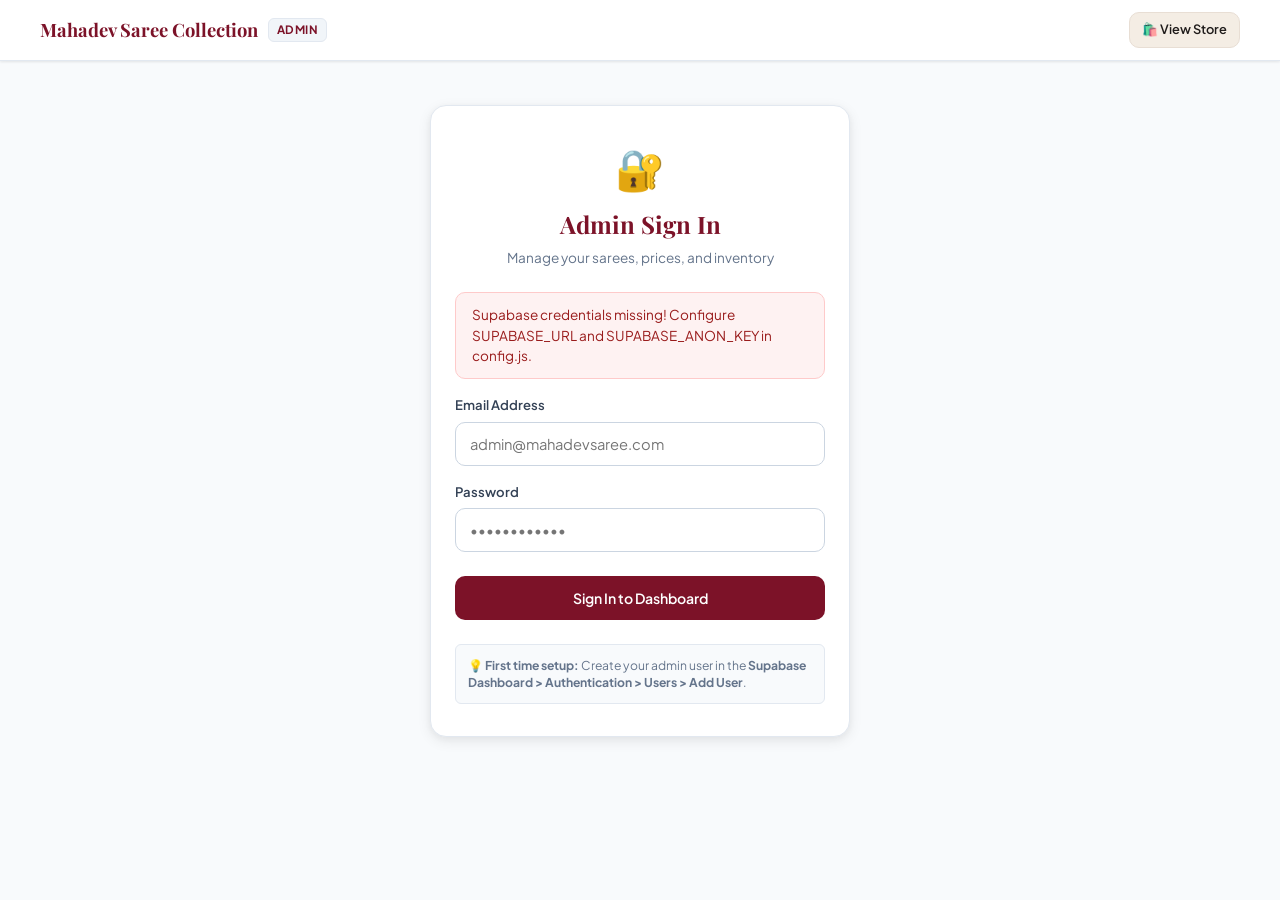
==== admin.html @ 6115f62b "Added the supabase to upload images" ====
<!DOCTYPE html>
<html lang="en">
<head>
  <meta charset="UTF-8">
  <meta name="viewport" content="width=device-width, initial-scale=1.0">
  
  <!-- Disallow search engines from indexing the admin page -->
  <meta name="robots" content="noindex, nofollow">

  <title>Admin Portal | Mahadev Saree Collection</title>
  <meta name="theme-color" content="#1e293b">

  <!-- Google Fonts Preconnect & Stylesheet -->
  <link rel="preconnect" href="https://fonts.googleapis.com">
  <link rel="preconnect" href="https://fonts.gstatic.com" crossorigin>
  <link href="https://fonts.googleapis.com/css2?family=Playfair+Display:ital,wght@0,600;0,700;1,600&family=Plus+Jakarta+Sans:wght@400;500;600;700&display=swap" rel="stylesheet">

  <!-- Unified Stylesheet -->
  <link rel="stylesheet" href="styles.css">

  <!-- Supabase JS Client (Pinned Version from CDN) -->
  <script src="https://cdn.jsdelivr.net/npm/@supabase/supabase-js@2.48.1/dist/umd/supabase.min.js"></script>
</head>
<body class="admin-body">

  <!-- Admin Navigation Bar -->
  <header class="admin-header">
    <div class="container admin-header-inner">
      <div class="admin-brand-wrap">
        <a href="index.html" style="font-family: var(--font-serif); font-size: 1.15rem; font-weight: 700; color: var(--color-primary);" id="admin-shop-title">
          Mahadev Saree Collection
        </a>
        <span class="admin-badge">Admin</span>
      </div>

      <div class="admin-nav-actions">
        <span id="admin-user-email" class="admin-user-pill"></span>
        <a href="index.html" class="btn-secondary" style="font-size: 0.8rem; padding: 0.35rem 0.75rem; min-height: 36px;" title="View public storefront">
          🛍️ View Store
        </a>
        <button id="btn-logout" class="btn-primary" style="background-color: #ef4444; font-size: 0.8rem; padding: 0.35rem 0.75rem; min-height: 36px; display: none;">
          Log Out
        </button>
      </div>
    </div>
  </header>

  <!-- =========================================================================
       SECTION 1: ADMIN LOGIN VIEW
       ========================================================================= -->
  <div id="auth-view" class="auth-wrapper">
    <div class="auth-card">
      <div class="auth-logo-icon">🔐</div>
      <h1 class="auth-title">Admin Sign In</h1>
      <p class="auth-sub">Manage your sarees, prices, and inventory</p>

      <div id="login-alert" class="alert-box alert-error"></div>

      <form id="login-form">
        <div class="form-group">
          <label for="login-email" class="form-label">Email Address</label>
          <input 
            type="email" 
            id="login-email" 
            class="form-input" 
            placeholder="admin@mahadevsaree.com" 
            required 
            autocomplete="email"
          >
        </div>

        <div class="form-group">
          <label for="login-password" class="form-label">Password</label>
          <input 
            type="password" 
            id="login-password" 
            class="form-input" 
            placeholder="••••••••••••" 
            required 
            autocomplete="current-password"
          >
        </div>

        <button type="submit" id="btn-login" class="btn-primary" style="width: 100%; margin-top: 0.5rem;">
          Sign In to Dashboard
        </button>
      </form>

      <div style="margin-top: 1.5rem; font-size: 0.76rem; color: #64748b; line-height: 1.4; text-align: left; background-color: #f8fafc; padding: 0.75rem; border-radius: 6px; border: 1px solid #e2e8f0;">
        💡 <strong>First time setup:</strong> Create your admin user in the <strong>Supabase Dashboard &gt; Authentication &gt; Users &gt; Add User</strong>.
      </div>
    </div>
  </div>

  <!-- =========================================================================
       SECTION 2: ADMIN DASHBOARD (When authenticated)
       ========================================================================= -->
  <main id="dashboard-view" class="admin-main">
    <div class="container">
      
      <!-- Top Tabs Switcher -->
      <nav class="admin-tabs" aria-label="Admin tabs">
        <button type="button" id="tab-form-btn" class="admin-tab-btn active">
          ➕ <span id="form-tab-label">Add New Saree</span>
        </button>
        <button type="button" id="tab-list-btn" class="admin-tab-btn">
          📋 Manage Sarees (<span id="total-sarees-count">0</span>)
        </button>
        <button type="button" id="tab-cleanup-btn" class="admin-tab-btn">
          🧹 Storage Cleanup (<span id="orphan-tab-badge">Scan</span>)
        </button>
      </nav>

      <!-- -------------------------------------------------------------------
           TAB 1: ADD / EDIT SAREE FORM
           ------------------------------------------------------------------- -->
      <section id="tab-form-content">
        <div class="admin-card">
          
          <div class="admin-card-header">
            <div>
              <h2 id="form-section-title" class="admin-card-title">Add New Saree</h2>
              <p id="form-section-desc" style="font-size: 0.82rem; color: #64748b;">
                Add saree specifications and upload high-resolution photos
              </p>
            </div>
            <button type="button" id="btn-cancel-edit" class="btn-secondary" style="display: none; font-size: 0.8rem; padding: 0.35rem 0.75rem;">
              Cancel Edit
            </button>
          </div>

          <form id="saree-form">
            <!-- Hidden ID field for updates -->
            <input type="hidden" id="saree-edit-id" value="">

            <!-- Photo Picker Area -->
            <div class="form-group">
              <label class="form-label">
                Saree Photos <span style="color: #ef4444;">*</span>
                <small style="color: #64748b; font-weight: normal;">(First photo will be the main cover image)</small>
              </label>

              <div class="photo-picker-box">
                <!-- Hidden Native File Inputs -->
                <input type="file" id="image-files-input" accept="image/*" multiple style="display: none;">
                <input type="file" id="camera-file-input" accept="image/*" capture="environment" style="display: none;">

                <div class="photo-picker-buttons">
                  <button type="button" id="btn-choose-photos" class="btn-primary" style="font-size: 0.85rem; padding: 0.55rem 1rem;">
                    📁 Select from Gallery
                  </button>
                  <button type="button" id="btn-take-photo" class="btn-secondary" style="font-size: 0.85rem; padding: 0.55rem 1rem;">
                    📸 Take Photo (Camera)
                  </button>
                </div>
                <p class="photo-picker-hint">
                  Auto-compresses large camera photos to max 1200px before uploading to save storage & bandwidth.
                </p>
              </div>

              <!-- Photo Previews Grid (with reorder & remove) -->
              <div id="photo-preview-grid" class="photo-preview-grid">
                <!-- Injected dynamically by admin.js -->
              </div>
            </div>

            <!-- Video Section (Optional • 1 video per saree) -->
            <div class="form-group">
              <label class="form-label">
                Saree Drape Video <small style="color: #64748b; font-weight: normal;">(Optional • 1 video per saree)</small>
              </label>

              <div class="video-picker-box">
                <!-- Mode Switch: Upload File or Paste Link -->
                <div class="video-mode-switch">
                  <button type="button" id="btn-mode-video-upload" class="btn-video-mode active">
                    📁 Upload Video
                  </button>
                  <button type="button" id="btn-mode-video-link" class="btn-video-mode">
                    🔗 Paste YouTube / Video Link
                  </button>
                </div>

                <!-- Option A: File Picker (Max 15MB, Max 15s) -->
                <div id="video-upload-pane">
                  <input type="file" id="video-file-input" accept="video/mp4,video/webm,video/*" style="display: none;">
                  <input type="file" id="video-camera-input" accept="video/mp4,video/webm,video/*" capture="environment" style="display: none;">

                  <div style="display: flex; gap: 0.5rem; justify-content: center; flex-wrap: wrap;">
                    <button type="button" id="btn-choose-video" class="btn-primary" style="font-size: 0.85rem; padding: 0.55rem 1rem;">
                      📁 Choose Video File
                    </button>
                    <button type="button" id="btn-record-video" class="btn-secondary" style="font-size: 0.85rem; padding: 0.55rem 1rem;">
                      🎥 Record Video
                    </button>
                  </div>
                  <p class="photo-picker-hint">
                    Max duration: <strong>15 seconds</strong> • Max size: <strong>15 MB</strong>.<br>
                    Record at 720p or trim your video. First frame will automatically become the poster image.
                  </p>
                </div>

                <!-- Option B: Paste Video Link -->
                <div id="video-link-pane" style="display: none;">
                  <div style="display: flex; gap: 0.5rem;">
                    <input 
                      type="url" 
                      id="input-video-link" 
                      class="form-input" 
                      placeholder="e.g. https://www.youtube.com/watch?v=... or direct https://...mp4"
                    >
                    <button type="button" id="btn-apply-video-link" class="btn-primary" style="font-size: 0.82rem; white-space: nowrap;">
                      Apply Link
                    </button>
                  </div>
                  <p class="photo-picker-hint">
                    Supports YouTube links (youtube.com or youtu.be) or direct HTTPS .mp4/.webm links.
                  </p>
                </div>

                <!-- Video Preview Card (Shown when video is attached) -->
                <div id="video-preview-wrap" style="display: none; margin-top: 1rem; text-align: center;">
                  <div class="video-preview-card" style="margin: 0 auto;">
                    <video id="video-preview-player" class="video-preview-media" controls playsinline preload="metadata" style="display: none;"></video>
                    <img id="video-preview-thumb" class="video-preview-media" src="" alt="Video Poster" style="display: none;">
                  </div>
                  <div id="video-preview-info" style="font-size: 0.78rem; color: #475569; margin-top: 0.4rem; font-weight: 600;"></div>
                  <button type="button" id="btn-remove-video" class="btn-remove-video">
                    🗑️ Remove Video
                  </button>
                </div>

                <!-- Hidden video & canvas for duration validation & poster frame extraction -->
                <video id="video-hidden-validator" preload="metadata" style="display: none;"></video>
                <canvas id="video-poster-canvas" style="display: none;"></canvas>

                <!-- Hidden inputs to hold video URL & poster -->
                <input type="hidden" id="saree-video-url" value="">
                <input type="hidden" id="saree-video-poster" value="">
              </div>
            </div>

            <!-- Basic Details Grid -->
            <div class="form-grid-2">
              <div class="form-group">
                <label for="input-name" class="form-label">Saree Name / Title <span style="color: #ef4444;">*</span></label>
                <input 
                  type="text" 
                  id="input-name" 
                  class="form-input" 
                  placeholder="e.g. Kanjivaram Pure Silk Saree with Gold Zari" 
                  required
                >
              </div>

              <div class="form-group">
                <label for="input-price" class="form-label">Price (in ₹) <span style="color: #ef4444;">*</span></label>
                <input 
                  type="number" 
                  id="input-price" 
                  class="form-input" 
                  placeholder="e.g. 14500" 
                  min="0" 
                  step="50" 
                  required
                >
              </div>
            </div>

            <!-- Fabric & Category Grid with Datalists -->
            <div class="form-grid-3">
              <div class="form-group">
                <label for="input-fabric" class="form-label">Fabric</label>
                <input 
                  type="text" 
                  id="input-fabric" 
                  class="form-input" 
                  list="fabric-suggestions-list" 
                  placeholder="e.g. Pure Silk, Banarasi Silk"
                >
                <datalist id="fabric-suggestions-list"></datalist>
              </div>

              <div class="form-group">
                <label for="input-category" class="form-label">Category</label>
                <input 
                  type="text" 
                  id="input-category" 
                  class="form-input" 
                  list="category-suggestions-list" 
                  placeholder="e.g. Bridal, Festive"
                >
                <datalist id="category-suggestions-list"></datalist>
              </div>

              <div class="form-group">
                <label for="input-status" class="form-label">Stock Status</label>
                <select id="input-status" class="form-select">
                  <option value="Available">Available</option>
                  <option value="Sold">Sold Out</option>
                </select>
              </div>
            </div>

            <!-- Details: Color, Pattern, Border, Occasion -->
            <div class="form-grid-2">
              <div class="form-group">
                <label for="input-color" class="form-label">Primary Color</label>
                <input type="text" id="input-color" class="form-input" placeholder="e.g. Crimson Red, Emerald Green">
              </div>

              <div class="form-group">
                <label for="input-pattern" class="form-label">Pattern / Weave</label>
                <input type="text" id="input-pattern" class="form-input" placeholder="e.g. Floral Jaal, Kadwa Buti">
              </div>
            </div>

            <div class="form-grid-2">
              <div class="form-group">
                <label for="input-border" class="form-label">Border Details</label>
                <input type="text" id="input-border" class="form-input" placeholder="e.g. Temple Border, Meenakari Zari">
              </div>

              <div class="form-group">
                <label for="input-occasion" class="form-label">Recommended Occasion</label>
                <input type="text" id="input-occasion" class="form-input" placeholder="e.g. Wedding, Reception, Festivals">
              </div>
            </div>

            <!-- Description -->
            <div class="form-group">
              <label for="input-description" class="form-label">Description / Artisan Notes</label>
              <textarea 
                id="input-description" 
                class="form-textarea" 
                placeholder="Include details about zari purity, weight, blouse piece, and washing instructions..."
              ></textarea>
            </div>

            <!-- Upload & Save Progress Indicator -->
            <div id="upload-progress-wrap" class="upload-progress-wrap">
              <div class="progress-text">
                <span id="progress-status-text">Uploading images...</span>
                <span id="progress-percent-text">0%</span>
              </div>
              <div class="progress-bar-bg">
                <div id="progress-bar-fill" class="progress-bar-fill"></div>
              </div>
            </div>

            <!-- Submit Button -->
            <div style="display: flex; gap: 0.75rem; margin-top: 1.25rem;">
              <button type="submit" id="btn-save-saree" class="btn-primary" style="flex: 1; min-height: 48px; font-size: 1rem;">
                💾 <span id="btn-save-label">Save Saree to Catalog</span>
              </button>
            </div>

          </form>
        </div>
      </section>

      <!-- -------------------------------------------------------------------
           TAB 2: MANAGE & INVENTORY LIST
           ------------------------------------------------------------------- -->
      <section id="tab-list-content" style="display: none;">
        <div class="admin-card">
          
          <div class="admin-card-header">
            <div>
              <h2 class="admin-card-title">Catalog Inventory</h2>
              <p style="font-size: 0.82rem; color: #64748b;">
                Quickly edit sarees, toggle sold status, duplicate items, or delete
              </p>
            </div>
            <button type="button" id="btn-refresh-list" class="btn-secondary" style="font-size: 0.8rem; padding: 0.35rem 0.75rem;">
              🔄 Refresh List
            </button>
          </div>

          <!-- Search & Filter Controls -->
          <div class="admin-filter-bar">
            <div class="search-input-wrap" style="flex: 2;">
              <input 
                type="text" 
                id="admin-search-input" 
                class="form-input" 
                placeholder="Search by name, fabric, or ID..."
              >
            </div>

            <div style="display: flex; gap: 0.5rem; flex: 1;">
              <select id="admin-status-filter" class="form-select" style="flex: 1;">
                <option value="all">All Status</option>
                <option value="Available">Available</option>
                <option value="Sold">Sold</option>
              </select>

              <select id="admin-category-filter" class="form-select" style="flex: 1;">
                <option value="all">All Categories</option>
              </select>
            </div>
          </div>

          <!-- Sarees List Container -->
          <div id="admin-saree-list" class="admin-list-container">
            <!-- Populated dynamically by admin.js -->
          </div>

        </div>
      </section>

      <!-- -------------------------------------------------------------------
           TAB 3: STORAGE CLEANUP (ORPHAN FILES)
           ------------------------------------------------------------------- -->
      <section id="tab-cleanup-content" style="display: none;">
        <div class="admin-card">
          
          <div class="admin-card-header">
            <div>
              <h2 class="admin-card-title">Storage Cleanup</h2>
              <p style="font-size: 0.82rem; color: #64748b;">
                Find and delete unreferenced images and videos in Supabase Storage to free up space
              </p>
            </div>
            <button type="button" id="btn-scan-orphans" class="btn-primary" style="font-size: 0.82rem; padding: 0.45rem 0.9rem;">
              🔄 Scan Storage
            </button>
          </div>

          <!-- Summary Metric Cards -->
          <div id="orphan-summary-grid" class="orphan-summary-grid">
            <div class="orphan-stat-card">
              <div class="orphan-stat-val" id="stat-total-storage-files">-</div>
              <div class="orphan-stat-label">Files in Storage</div>
            </div>
            <div class="orphan-stat-card">
              <div class="orphan-stat-val highlight-success" id="stat-active-files">-</div>
              <div class="orphan-stat-label">Linked to Sarees</div>
            </div>
            <div class="orphan-stat-card">
              <div class="orphan-stat-val highlight-danger" id="stat-orphan-files">-</div>
              <div class="orphan-stat-label">Orphan Files</div>
            </div>
            <div class="orphan-stat-card">
              <div class="orphan-stat-val" id="stat-orphan-size">-</div>
              <div class="orphan-stat-label">Reclaimable Space</div>
            </div>
          </div>

          <!-- Toolbar (Actions for selected / all orphans) -->
          <div id="orphan-toolbar" class="orphan-toolbar" style="display: none;">
            <div style="display: flex; align-items: center; gap: 0.6rem;">
              <input type="checkbox" id="orphan-select-all" style="width: 16px; height: 16px; cursor: pointer;">
              <label for="orphan-select-all" style="font-size: 0.82rem; font-weight: 600; cursor: pointer;">Select All</label>
              <span id="orphan-selected-count-label" style="font-size: 0.78rem; color: #64748b;">(0 selected)</span>
            </div>

            <div style="display: flex; gap: 0.5rem; align-items: center; flex-wrap: wrap;">
              <button type="button" id="btn-delete-selected-orphans" class="btn-admin-action btn-delete" style="font-size: 0.82rem; padding: 0.4rem 0.85rem;" disabled>
                🗑️ Delete Selected
              </button>
              <button type="button" id="btn-delete-all-orphans" class="btn-primary" style="background-color: #dc2626; font-size: 0.82rem; padding: 0.4rem 0.85rem;">
                ⚠️ Delete All Orphans
              </button>
            </div>
          </div>

          <!-- Orphan Files Container -->
          <div id="orphan-files-list">
            <div style="text-align: center; padding: 3rem 1rem; color: #64748b;">
              <div style="font-size: 2.2rem; margin-bottom: 0.75rem;">🧹</div>
              <h3 style="font-size: 1rem; font-weight: 700; color: #1e293b; margin-bottom: 0.35rem;">Check for Unused Storage Files</h3>
              <p style="font-size: 0.82rem; max-width: 440px; margin: 0 auto 1.25rem; line-height: 1.5;">
                Click "Scan Storage" to compare files in your storage buckets against sarees in your database.
              </p>
              <button type="button" id="btn-scan-orphans-empty" class="btn-primary" style="font-size: 0.85rem; padding: 0.5rem 1.2rem;">
                🔄 Scan Storage Now
              </button>
            </div>
          </div>

        </div>
      </section>

    </div>
  </main>

  <!-- Toast Notification -->
  <div id="admin-toast" class="toast-notice" role="status" aria-live="polite">
    <span id="admin-toast-icon">✓</span>
    <span id="admin-toast-message">Action successful</span>
  </div>

  <!-- Scripts -->
  <script src="config.js"></script>
  <script src="admin.js" defer></script>
</body>
</html>
---- styles.css ----
/* ==============================================================================
   MAHADEV SAREE COLLECTION - UNIFIED STYLESHEET
   Catalog & Admin Panel • Mobile-First • Accessible & High Performance
   ============================================================================== */

/* --- CSS Variables & Theme --- */
:root {
  /* Brand Palette */
  --color-primary: #7c1228;        /* Royal Maroon / Sindoor Crimson */
  --color-primary-dark: #580a1b;   /* Deep Wine */
  --color-primary-light: #9a1b35;  /* Soft Crimson */
  --color-accent-gold: #c59b27;    /* Traditional Zari Gold */
  --color-accent-gold-light: #fef9ed;
  --color-accent-gold-dark: #9e7814;
  
  /* WhatsApp Green */
  --color-whatsapp: #25d366;
  --color-whatsapp-dark: #128c7e;
  
  /* Status Colors */
  --color-sold: #b91c1c;
  --color-sold-bg: #fef2f2;
  --color-new: #047857;
  --color-new-bg: #ecfdf5;

  /* Neutrals & Surfaces */
  --color-bg: #faf7f4;            /* Warm Raw Silk / Cream Background */
  --color-surface: #ffffff;       /* Pure Card White */
  --color-surface-soft: #f4ede4;  /* Muted Warm Cream */
  --color-border: #e8ded4;        /* Soft Border */
  --color-border-dark: #cbbba8;
  
  /* Typography Colors */
  --color-text-main: #1f1b1a;     /* Deep Espresso Charcoal */
  --color-text-muted: #6b635b;    /* Warm Muted Grey */
  --color-text-light: #9c9389;

  /* Admin Accents */
  --color-admin-dark: #1e1b2e;
  --color-admin-primary: #5b21b6;
  --color-admin-primary-hover: #4c1d95;
  --color-admin-surface: #ffffff;

  /* Typography Fonts */
  --font-serif: 'Playfair Display', 'Cinzel', Georgia, 'Times New Roman', serif;
  --font-sans: 'Plus Jakarta Sans', system-ui, -apple-system, BlinkMacSystemFont, 'Segoe UI', Roboto, sans-serif;

  /* Elevation Shadows */
  --shadow-sm: 0 1px 3px rgba(31, 27, 26, 0.06), 0 1px 2px rgba(31, 27, 26, 0.04);
  --shadow-md: 0 4px 14px rgba(31, 27, 26, 0.08), 0 2px 6px rgba(31, 27, 26, 0.04);
  --shadow-lg: 0 10px 28px rgba(31, 27, 26, 0.12), 0 4px 10px rgba(31, 27, 26, 0.06);
  --shadow-floating: 0 8px 24px rgba(37, 211, 102, 0.35);

  /* Layout & Spacing */
  --radius-sm: 6px;
  --radius-md: 10px;
  --radius-lg: 16px;
  --radius-full: 9999px;
  --max-width: 1200px;
}

/* --- Base & Reset --- */
*, *::before, *::after {
  box-sizing: border-box;
  margin: 0;
  padding: 0;
}

html {
  font-size: 16px;
  scroll-behavior: smooth;
  -webkit-text-size-adjust: 100%;
}

body {
  font-family: var(--font-sans);
  background-color: var(--color-bg);
  color: var(--color-text-main);
  line-height: 1.5;
  min-height: 100vh;
  display: flex;
  flex-direction: column;
  -webkit-font-smoothing: antialiased;
  -moz-osx-font-smoothing: grayscale;
}

img {
  max-width: 100%;
  height: auto;
  display: block;
}

a {
  color: inherit;
  text-decoration: none;
}

button {
  font-family: inherit;
  cursor: pointer;
  border: none;
  background: none;
  outline: none;
  transition: all 0.2s ease;
}

button:focus-visible,
input:focus-visible,
select:focus-visible,
textarea:focus-visible,
a:focus-visible {
  outline: 2px solid var(--color-primary);
  outline-offset: 2px;
}

.container {
  width: 100%;
  max-width: var(--max-width);
  margin-left: auto;
  margin-right: auto;
  padding-left: 1rem;
  padding-right: 1rem;
}

/* --- Announcement Bar --- */
.announcement-bar {
  background: linear-gradient(90deg, var(--color-primary-dark), var(--color-primary), var(--color-primary-dark));
  color: #fff;
  font-size: 0.78rem;
  font-weight: 500;
  letter-spacing: 0.03em;
  text-align: center;
  padding: 0.45rem 1rem;
  display: flex;
  align-items: center;
  justify-content: center;
  gap: 0.5rem;
}

.announcement-bar .highlight {
  color: var(--color-accent-gold);
  font-weight: 600;
}

/* Demo Mode Banner */
.demo-banner {
  background-color: #fffbeb;
  border-bottom: 1px solid #fef3c7;
  color: #92400e;
  font-size: 0.8rem;
  padding: 0.4rem 1rem;
  text-align: center;
  display: none;
}
.demo-banner.visible {
  display: block;
}

/* --- Header & Navigation --- */
.site-header {
  background-color: var(--color-surface);
  border-bottom: 1px solid var(--color-border);
  position: sticky;
  top: 0;
  z-index: 100;
  box-shadow: var(--shadow-sm);
}

.header-inner {
  display: flex;
  align-items: center;
  justify-content: space-between;
  padding: 0.75rem 0;
  gap: 0.75rem;
}

.brand-link {
  display: flex;
  flex-direction: column;
}

.brand-title {
  font-family: var(--font-serif);
  font-size: 1.35rem;
  font-weight: 700;
  color: var(--color-primary);
  line-height: 1.15;
  letter-spacing: 0.02em;
}

.brand-tagline {
  font-size: 0.72rem;
  color: var(--color-text-muted);
  font-weight: 500;
  margin-top: 2px;
  display: -webkit-box;
  -webkit-line-clamp: 1;
  -webkit-box-orient: vertical;
  overflow: hidden;
}

.header-actions {
  display: flex;
  align-items: center;
  gap: 0.5rem;
}

.btn-header-wa {
  display: inline-flex;
  align-items: center;
  gap: 0.35rem;
  background-color: var(--color-accent-gold-light);
  color: var(--color-accent-gold-dark);
  border: 1px solid var(--color-accent-gold);
  font-size: 0.8rem;
  font-weight: 600;
  padding: 0.4rem 0.75rem;
  border-radius: var(--radius-full);
}

.btn-header-wa:hover {
  background-color: var(--color-accent-gold);
  color: #fff;
}

/* --- Catalog Hero --- */
.catalog-hero {
  background: radial-gradient(circle at top right, #fff4e0 0%, #f7ede0 50%, #f3e5d8 100%);
  border-bottom: 1px solid var(--color-border);
  padding: 1.5rem 0 1.25rem 0;
  text-align: center;
}

.catalog-hero-title {
  font-family: var(--font-serif);
  font-size: 1.6rem;
  color: var(--color-primary);
  font-weight: 700;
  margin-bottom: 0.35rem;
}

.catalog-hero-desc {
  font-size: 0.88rem;
  color: var(--color-text-muted);
  max-width: 600px;
  margin: 0 auto;
}

/* --- Filter & Search Section --- */
.filter-section {
  padding: 1rem 0;
  border-bottom: 1px solid var(--color-border);
  background-color: var(--color-surface);
}

.search-sort-row {
  display: flex;
  flex-direction: column;
  gap: 0.75rem;
  margin-bottom: 0.75rem;
}

@media (min-width: 640px) {
  .search-sort-row {
    flex-direction: row;
    align-items: center;
  }
}

.search-input-wrap {
  position: relative;
  flex: 1;
}

.search-icon {
  position: absolute;
  left: 0.85rem;
  top: 50%;
  transform: translateY(-50%);
  color: var(--color-text-light);
  pointer-events: none;
}

.search-input {
  width: 100%;
  padding: 0.65rem 0.85rem 0.65rem 2.4rem;
  border: 1px solid var(--color-border);
  border-radius: var(--radius-md);
  font-size: 0.9rem;
  background-color: var(--color-bg);
  color: var(--color-text-main);
}

.search-input:focus {
  border-color: var(--color-primary);
  background-color: #fff;
}

.search-clear-btn {
  position: absolute;
  right: 0.75rem;
  top: 50%;
  transform: translateY(-50%);
  color: var(--color-text-light);
  font-size: 1.1rem;
  display: none;
}

.search-clear-btn.visible {
  display: block;
}

.sort-and-toggle-mobile {
  display: flex;
  align-items: center;
  gap: 0.5rem;
}

.sort-select {
  flex: 1;
  padding: 0.65rem 0.85rem;
  border: 1px solid var(--color-border);
  border-radius: var(--radius-md);
  font-size: 0.85rem;
  background-color: var(--color-bg);
  color: var(--color-text-main);
  cursor: pointer;
}

.btn-filter-toggle {
  display: inline-flex;
  align-items: center;
  gap: 0.4rem;
  padding: 0.65rem 0.9rem;
  background-color: var(--color-surface-soft);
  border: 1px solid var(--color-border);
  border-radius: var(--radius-md);
  font-size: 0.85rem;
  font-weight: 600;
  color: var(--color-text-main);
}

.filter-badge {
  background-color: var(--color-primary);
  color: #fff;
  border-radius: var(--radius-full);
  font-size: 0.7rem;
  padding: 0.1rem 0.4rem;
}

/* Quick Filter Pills (Mobile friendly) */
.quick-pills-bar {
  display: flex;
  align-items: center;
  gap: 0.5rem;
  overflow-x: auto;
  padding: 0.6rem 0 0.2rem 0;
  -webkit-overflow-scrolling: touch;
  scrollbar-width: none;
}

.quick-pills-bar::-webkit-scrollbar {
  display: none;
}

.pill-item {
  white-space: nowrap;
  font-size: 0.78rem;
  font-weight: 500;
  padding: 0.35rem 0.75rem;
  border-radius: var(--radius-full);
  background-color: var(--color-surface);
  border: 1px solid var(--color-border);
  color: var(--color-text-muted);
  cursor: pointer;
}

.pill-item.active {
  background-color: var(--color-primary);
  border-color: var(--color-primary);
  color: #fff;
  font-weight: 600;
}

/* Expandable Filter Drawer */
.filters-drawer {
  display: none;
  padding-top: 0.75rem;
  border-top: 1px dashed var(--color-border);
  margin-top: 0.75rem;
}

.filters-drawer.open {
  display: block;
}

.filters-grid {
  display: grid;
  grid-template-columns: 1fr;
  gap: 0.85rem;
}

@media (min-width: 640px) {
  .filters-grid {
    grid-template-columns: repeat(2, 1fr);
  }
}

@media (min-width: 1024px) {
  .filters-grid {
    grid-template-columns: repeat(4, 1fr);
  }
}

.filter-group {
  display: flex;
  flex-direction: column;
  gap: 0.3rem;
}

.filter-label {
  font-size: 0.75rem;
  font-weight: 600;
  color: var(--color-text-muted);
  text-transform: uppercase;
  letter-spacing: 0.05em;
}

.filter-select {
  width: 100%;
  padding: 0.55rem 0.75rem;
  border: 1px solid var(--color-border);
  border-radius: var(--radius-sm);
  background-color: var(--color-bg);
  font-size: 0.85rem;
  color: var(--color-text-main);
}

.price-slider-group {
  display: flex;
  flex-direction: column;
  gap: 0.35rem;
}

.price-slider-header {
  display: flex;
  justify-content: space-between;
  align-items: center;
  font-size: 0.75rem;
  color: var(--color-text-muted);
}

.price-range-input {
  width: 100%;
  accent-color: var(--color-primary);
  cursor: pointer;
}

.toggle-sold-wrap {
  display: flex;
  align-items: center;
  gap: 0.5rem;
  padding-top: 0.5rem;
  cursor: pointer;
  user-select: none;
}

.toggle-sold-wrap input[type="checkbox"] {
  width: 18px;
  height: 18px;
  accent-color: var(--color-primary);
  cursor: pointer;
}

.toggle-sold-label {
  font-size: 0.85rem;
  color: var(--color-text-main);
}

.filter-bottom-actions {
  display: flex;
  align-items: center;
  justify-content: space-between;
  margin-top: 0.85rem;
  padding-top: 0.65rem;
  border-top: 1px solid var(--color-border);
}

.filter-results-count {
  font-size: 0.82rem;
  color: var(--color-text-muted);
}

.btn-clear-filters {
  font-size: 0.82rem;
  color: var(--color-primary);
  font-weight: 600;
  text-decoration: underline;
  padding: 0.2rem 0.4rem;
}

/* --- Saree Cards Grid (2 cols mobile, 3-4 desktop) --- */
.catalog-content {
  padding: 1.25rem 0 2.5rem 0;
  flex: 1;
}

.saree-grid {
  display: grid;
  grid-template-columns: repeat(2, 1fr);
  gap: 0.75rem;
}

@media (min-width: 640px) {
  .saree-grid {
    grid-template-columns: repeat(3, 1fr);
    gap: 1.1rem;
  }
}

@media (min-width: 1024px) {
  .saree-grid {
    grid-template-columns: repeat(4, 1fr);
    gap: 1.25rem;
  }
}

/* Saree Card */
.saree-card {
  background-color: var(--color-surface);
  border-radius: var(--radius-md);
  overflow: hidden;
  border: 1px solid var(--color-border);
  box-shadow: var(--shadow-sm);
  display: flex;
  flex-direction: column;
  transition: transform 0.25s ease, box-shadow 0.25s ease;
  position: relative;
}

.saree-card:hover {
  transform: translateY(-3px);
  box-shadow: var(--shadow-md);
  border-color: var(--color-border-dark);
}

.saree-card-link {
  display: flex;
  flex-direction: column;
  height: 100%;
}

.card-img-wrap {
  position: relative;
  width: 100%;
  aspect-ratio: 3 / 4;
  background-color: var(--color-surface-soft);
  overflow: hidden;
}

.card-img {
  width: 100%;
  height: 100%;
  object-fit: cover;
  object-position: center top;
  transition: transform 0.4s ease;
}

.saree-card:hover .card-img {
  transform: scale(1.03);
}

.saree-card.is-sold .card-img {
  opacity: 0.65;
  filter: grayscale(25%);
}

.badge-sold-out {
  position: absolute;
  top: 0.5rem;
  right: 0.5rem;
  background-color: rgba(185, 28, 28, 0.92);
  color: #fff;
  font-size: 0.68rem;
  font-weight: 700;
  letter-spacing: 0.05em;
  text-transform: uppercase;
  padding: 0.25rem 0.5rem;
  border-radius: var(--radius-sm);
  backdrop-filter: blur(2px);
  z-index: 2;
  box-shadow: 0 2px 6px rgba(0, 0, 0, 0.2);
}

.badge-video {
  position: absolute;
  bottom: 0.5rem;
  right: 0.5rem;
  background-color: rgba(15, 23, 42, 0.85);
  color: #ffffff;
  font-size: 0.65rem;
  font-weight: 700;
  letter-spacing: 0.04em;
  padding: 0.2rem 0.5rem;
  border-radius: var(--radius-sm);
  display: inline-flex;
  align-items: center;
  gap: 0.3rem;
  backdrop-filter: blur(4px);
  z-index: 2;
  box-shadow: 0 2px 6px rgba(0, 0, 0, 0.25);
}

.badge-new {
  position: absolute;
  top: 0.5rem;
  left: 0.5rem;
  background: linear-gradient(135deg, var(--color-primary), var(--color-accent-gold));
  color: #fff;
  font-size: 0.65rem;
  font-weight: 700;
  letter-spacing: 0.05em;
  text-transform: uppercase;
  padding: 0.25rem 0.5rem;
  border-radius: var(--radius-sm);
  z-index: 2;
  box-shadow: 0 2px 6px rgba(0, 0, 0, 0.15);
}

.card-body {
  padding: 0.65rem 0.75rem 0.85rem 0.75rem;
  display: flex;
  flex-direction: column;
  flex: 1;
}

.card-meta {
  font-size: 0.7rem;
  color: var(--color-accent-gold-dark);
  font-weight: 600;
  text-transform: uppercase;
  letter-spacing: 0.04em;
  margin-bottom: 0.2rem;
  display: -webkit-box;
  -webkit-line-clamp: 1;
  -webkit-box-orient: vertical;
  overflow: hidden;
}

.card-title {
  font-family: var(--font-serif);
  font-size: 0.88rem;
  font-weight: 600;
  color: var(--color-text-main);
  line-height: 1.3;
  margin-bottom: 0.4rem;
  display: -webkit-box;
  -webkit-line-clamp: 2;
  -webkit-box-orient: vertical;
  overflow: hidden;
  height: 2.3em;
}

.card-price-row {
  display: flex;
  align-items: baseline;
  justify-content: space-between;
  margin-top: auto;
  padding-top: 0.4rem;
}

.card-price {
  font-size: 1rem;
  font-weight: 700;
  color: var(--color-primary);
}

.card-cta-hint {
  font-size: 0.7rem;
  color: var(--color-text-light);
  font-weight: 500;
}

/* --- Loading Skeleton Shimmer --- */
.skeleton-card {
  background-color: var(--color-surface);
  border-radius: var(--radius-md);
  overflow: hidden;
  border: 1px solid var(--color-border);
}

.skeleton-img {
  width: 100%;
  aspect-ratio: 3 / 4;
  background: linear-gradient(90deg, #ede7df 25%, #f6f1eb 50%, #ede7df 75%);
  background-size: 200% 100%;
  animation: shimmer 1.5s infinite;
}

.skeleton-body {
  padding: 0.75rem;
  display: flex;
  flex-direction: column;
  gap: 0.5rem;
}

.skeleton-line {
  height: 12px;
  background: linear-gradient(90deg, #ede7df 25%, #f6f1eb 50%, #ede7df 75%);
  background-size: 200% 100%;
  border-radius: 4px;
  animation: shimmer 1.5s infinite;
}

.skeleton-line.w-half { width: 50%; }
.skeleton-line.w-three-fourth { width: 75%; }
.skeleton-line.w-full { width: 100%; }

@keyframes shimmer {
  0% { background-position: -200% 0; }
  100% { background-position: 200% 0; }
}

/* --- State Boxes (Empty / Error) --- */
.state-box {
  background-color: var(--color-surface);
  border: 1px solid var(--color-border);
  border-radius: var(--radius-lg);
  padding: 2.5rem 1.5rem;
  text-align: center;
  max-width: 480px;
  margin: 2rem auto;
  box-shadow: var(--shadow-sm);
}

.state-icon {
  font-size: 2.5rem;
  margin-bottom: 0.75rem;
}

.state-title {
  font-family: var(--font-serif);
  font-size: 1.25rem;
  color: var(--color-primary);
  margin-bottom: 0.5rem;
}

.state-desc {
  font-size: 0.88rem;
  color: var(--color-text-muted);
  margin-bottom: 1.25rem;
  line-height: 1.5;
}

.state-actions {
  display: flex;
  gap: 0.6rem;
  justify-content: center;
  flex-wrap: wrap;
}

.btn-primary {
  display: inline-flex;
  align-items: center;
  justify-content: center;
  gap: 0.4rem;
  background-color: var(--color-primary);
  color: #fff;
  padding: 0.65rem 1.25rem;
  border-radius: var(--radius-md);
  font-size: 0.88rem;
  font-weight: 600;
  min-height: 44px; /* Touch target */
}

.btn-primary:hover {
  background-color: var(--color-primary-dark);
}

.btn-secondary {
  display: inline-flex;
  align-items: center;
  justify-content: center;
  gap: 0.4rem;
  background-color: var(--color-surface-soft);
  color: var(--color-text-main);
  border: 1px solid var(--color-border);
  padding: 0.65rem 1.25rem;
  border-radius: var(--radius-md);
  font-size: 0.88rem;
  font-weight: 600;
  min-height: 44px;
}

.btn-secondary:hover {
  background-color: #ede2d3;
}

/* --- Saree Detail Page --- */
.detail-view {
  display: none;
  padding: 1rem 0 3rem 0;
}

.detail-view.active {
  display: block;
}

.catalog-view.hidden {
  display: none;
}

.back-btn-row {
  margin-bottom: 1rem;
}

.btn-back {
  display: inline-flex;
  align-items: center;
  gap: 0.4rem;
  font-size: 0.88rem;
  font-weight: 600;
  color: var(--color-primary);
  background-color: var(--color-surface);
  border: 1px solid var(--color-border);
  padding: 0.45rem 0.9rem;
  border-radius: var(--radius-full);
  box-shadow: var(--shadow-sm);
  min-height: 40px;
}

.btn-back:hover {
  background-color: var(--color-surface-soft);
}

.detail-grid {
  display: grid;
  grid-template-columns: 1fr;
  gap: 1.5rem;
}

@media (min-width: 860px) {
  .detail-grid {
    grid-template-columns: 1.05fr 1fr;
    gap: 2.5rem;
    align-items: start;
  }
}

/* Gallery with CSS Scroll-Snap */
.gallery-wrapper {
  display: flex;
  flex-direction: column;
  gap: 0.75rem;
}

.gallery-snap-container {
  display: flex;
  overflow-x: auto;
  scroll-snap-type: x mandatory;
  -webkit-overflow-scrolling: touch;
  border-radius: var(--radius-md);
  border: 1px solid var(--color-border);
  background-color: var(--color-surface-soft);
  position: relative;
  scrollbar-width: none;
}

.gallery-snap-container::-webkit-scrollbar {
  display: none;
}

.gallery-slide {
  flex: 0 0 100%;
  width: 100%;
  scroll-snap-align: start;
  position: relative;
  aspect-ratio: 3 / 4;
  overflow: hidden;
  cursor: zoom-in;
}

.gallery-slide img {
  width: 100%;
  height: 100%;
  object-fit: cover;
  object-position: center top;
}

.gallery-zoom-hint {
  position: absolute;
  bottom: 0.75rem;
  right: 0.75rem;
  background-color: rgba(0, 0, 0, 0.65);
  color: #fff;
  font-size: 0.72rem;
  font-weight: 500;
  padding: 0.3rem 0.6rem;
  border-radius: var(--radius-full);
  display: inline-flex;
  align-items: center;
  gap: 0.35rem;
  backdrop-filter: blur(4px);
  pointer-events: none;
}

.gallery-thumbnails {
  display: flex;
  gap: 0.5rem;
  overflow-x: auto;
  padding-bottom: 0.25rem;
}

.thumb-item {
  flex: 0 0 64px;
  width: 64px;
  height: 80px;
  border-radius: var(--radius-sm);
  overflow: hidden;
  border: 2px solid var(--color-border);
  cursor: pointer;
  opacity: 0.65;
  transition: all 0.2s ease;
}

.thumb-item.active {
  opacity: 1;
  border-color: var(--color-primary);
  transform: scale(1.05);
}

.thumb-item img {
  width: 100%;
  height: 100%;
  object-fit: cover;
}

/* Detail Info Box */
.detail-info {
  background-color: var(--color-surface);
  border: 1px solid var(--color-border);
  border-radius: var(--radius-lg);
  padding: 1.5rem;
  box-shadow: var(--shadow-sm);
  display: flex;
  flex-direction: column;
  gap: 1.25rem;
}

.detail-header-badges {
  display: flex;
  align-items: center;
  gap: 0.5rem;
  flex-wrap: wrap;
}

.badge-status {
  font-size: 0.75rem;
  font-weight: 700;
  text-transform: uppercase;
  letter-spacing: 0.05em;
  padding: 0.25rem 0.6rem;
  border-radius: var(--radius-full);
}

.badge-status.available {
  background-color: var(--color-new-bg);
  color: var(--color-new);
}

.badge-status.sold {
  background-color: var(--color-sold-bg);
  color: var(--color-sold);
}

.badge-detail-id {
  font-size: 0.75rem;
  color: var(--color-text-muted);
  font-weight: 600;
  background-color: var(--color-bg);
  padding: 0.25rem 0.6rem;
  border-radius: var(--radius-full);
  border: 1px solid var(--color-border);
}

.detail-title {
  font-family: var(--font-serif);
  font-size: 1.45rem;
  color: var(--color-text-main);
  line-height: 1.25;
}

.detail-price-row {
  display: flex;
  align-items: baseline;
  gap: 0.75rem;
  padding-bottom: 0.5rem;
  border-bottom: 1px solid var(--color-border);
}

.detail-price {
  font-size: 1.75rem;
  font-weight: 800;
  color: var(--color-primary);
}

.detail-tax-note {
  font-size: 0.78rem;
  color: var(--color-text-muted);
}

.specs-grid {
  display: grid;
  grid-template-columns: repeat(2, 1fr);
  gap: 0.65rem 1rem;
  background-color: var(--color-bg);
  padding: 1rem;
  border-radius: var(--radius-md);
  border: 1px solid var(--color-border);
}

.spec-item {
  display: flex;
  flex-direction: column;
}

.spec-key {
  font-size: 0.72rem;
  text-transform: uppercase;
  letter-spacing: 0.04em;
  color: var(--color-text-light);
  font-weight: 600;
}

.spec-val {
  font-size: 0.88rem;
  font-weight: 600;
  color: var(--color-text-main);
  word-break: break-word;
}

.detail-desc-box {
  display: flex;
  flex-direction: column;
  gap: 0.4rem;
}

.detail-desc-label {
  font-size: 0.85rem;
  font-weight: 700;
  color: var(--color-text-main);
  text-transform: uppercase;
  letter-spacing: 0.04em;
}

.detail-desc-text {
  font-size: 0.9rem;
  color: var(--color-text-muted);
  line-height: 1.6;
}

/* Call to Action WhatsApp Order */
.cta-group {
  display: flex;
  flex-direction: column;
  gap: 0.75rem;
  padding-top: 0.5rem;
}

.btn-whatsapp-order {
  display: flex;
  align-items: center;
  justify-content: center;
  gap: 0.6rem;
  background-color: var(--color-whatsapp);
  color: #fff;
  font-size: 1.05rem;
  font-weight: 700;
  padding: 0.9rem 1.25rem;
  border-radius: var(--radius-md);
  box-shadow: 0 4px 14px rgba(37, 211, 102, 0.4);
  text-align: center;
  width: 100%;
  min-height: 52px;
}

.btn-whatsapp-order:hover {
  background-color: #1eb956;
  transform: translateY(-2px);
  box-shadow: 0 6px 18px rgba(37, 211, 102, 0.5);
}

.btn-whatsapp-order.disabled {
  background-color: #9ca3af;
  cursor: not-allowed;
  box-shadow: none;
  transform: none;
}

.ask-similar-link {
  display: block;
  text-align: center;
  font-size: 0.85rem;
  color: var(--color-whatsapp-dark);
  font-weight: 600;
  text-decoration: underline;
  padding: 0.25rem;
}

.btn-share {
  display: inline-flex;
  align-items: center;
  justify-content: center;
  gap: 0.45rem;
  background-color: var(--color-surface-soft);
  color: var(--color-text-main);
  border: 1px solid var(--color-border);
  font-size: 0.88rem;
  font-weight: 600;
  padding: 0.65rem 1rem;
  border-radius: var(--radius-md);
  width: 100%;
  min-height: 44px;
}

.btn-share:hover {
  background-color: #ede2d3;
}

/* Similar Sarees */
.similar-section {
  margin-top: 3rem;
  padding-top: 2rem;
  border-top: 1px solid var(--color-border);
}

.section-heading-row {
  margin-bottom: 1.25rem;
}

.section-heading-title {
  font-family: var(--font-serif);
  font-size: 1.35rem;
  color: var(--color-primary);
  font-weight: 700;
}

.section-heading-sub {
  font-size: 0.82rem;
  color: var(--color-text-muted);
}

/* --- Common Informational Sections --- */
.info-section {
  padding: 2.75rem 0;
  border-top: 1px solid var(--color-border);
  background-color: var(--color-surface);
}

.info-section.alt-bg {
  background-color: var(--color-bg);
}

.section-title {
  font-family: var(--font-serif);
  font-size: 1.6rem;
  color: var(--color-primary);
  text-align: center;
  font-weight: 700;
  margin-bottom: 0.35rem;
}

.section-subtitle {
  font-size: 0.88rem;
  color: var(--color-text-muted);
  text-align: center;
  max-width: 580px;
  margin: 0 auto 2rem auto;
}

.steps-grid {
  display: grid;
  grid-template-columns: 1fr;
  gap: 1rem;
}

@media (min-width: 640px) {
  .steps-grid {
    grid-template-columns: repeat(3, 1fr);
  }
}

.step-card {
  background-color: var(--color-surface);
  border: 1px solid var(--color-border);
  border-radius: var(--radius-lg);
  padding: 1.5rem 1.25rem;
  text-align: center;
  position: relative;
  box-shadow: var(--shadow-sm);
}

.step-number {
  position: absolute;
  top: -12px;
  left: 50%;
  transform: translateX(-50%);
  background-color: var(--color-primary);
  color: #fff;
  width: 26px;
  height: 26px;
  border-radius: 50%;
  font-size: 0.8rem;
  font-weight: 700;
  display: flex;
  align-items: center;
  justify-content: center;
  box-shadow: 0 2px 6px rgba(124, 18, 40, 0.3);
}

.step-icon {
  font-size: 2rem;
  margin-top: 0.5rem;
  margin-bottom: 0.6rem;
}

.step-title {
  font-size: 1rem;
  font-weight: 700;
  color: var(--color-text-main);
  margin-bottom: 0.4rem;
}

.step-desc {
  font-size: 0.82rem;
  color: var(--color-text-muted);
  line-height: 1.5;
}

.about-grid {
  display: grid;
  grid-template-columns: 1fr;
  gap: 1.5rem;
}

@media (min-width: 768px) {
  .about-grid {
    grid-template-columns: 1.2fr 1fr;
    gap: 2.5rem;
    align-items: center;
  }
}

.about-text {
  font-size: 0.92rem;
  color: var(--color-text-muted);
  line-height: 1.7;
  display: flex;
  flex-direction: column;
  gap: 0.85rem;
}

.about-highlights {
  display: grid;
  grid-template-columns: 1fr 1fr;
  gap: 0.85rem;
}

.highlight-box {
  background-color: var(--color-surface);
  border: 1px solid var(--color-border);
  border-radius: var(--radius-md);
  padding: 1rem;
  text-align: center;
  box-shadow: var(--shadow-sm);
}

.highlight-icon {
  font-size: 1.5rem;
  margin-bottom: 0.35rem;
}

.highlight-title {
  font-size: 0.82rem;
  font-weight: 700;
  color: var(--color-primary);
  margin-bottom: 0.2rem;
}

.highlight-desc {
  font-size: 0.72rem;
  color: var(--color-text-muted);
  line-height: 1.4;
}

.policy-card {
  background-color: var(--color-surface);
  border: 1px solid var(--color-border);
  border-radius: var(--radius-lg);
  padding: 1.5rem;
  max-width: 760px;
  margin: 0 auto;
  box-shadow: var(--shadow-sm);
}

.policy-list {
  list-style: none;
  display: flex;
  flex-direction: column;
  gap: 0.85rem;
}

.policy-list-item {
  display: flex;
  align-items: flex-start;
  gap: 0.65rem;
  font-size: 0.88rem;
  color: var(--color-text-muted);
  line-height: 1.5;
}

.policy-check-icon {
  color: var(--color-primary);
  font-weight: 700;
  flex-shrink: 0;
  margin-top: 1px;
}

/* --- Footer --- */
.site-footer {
  background-color: #171312;
  color: #dfd8cf;
  padding: 2.5rem 0 1.5rem 0;
  margin-top: auto;
  border-top: 3px solid var(--color-accent-gold);
}

.footer-grid {
  display: grid;
  grid-template-columns: 1fr;
  gap: 1.75rem;
  margin-bottom: 2rem;
}

@media (min-width: 640px) {
  .footer-grid {
    grid-template-columns: 1.4fr 1fr;
  }
}

.footer-brand-title {
  font-family: var(--font-serif);
  font-size: 1.35rem;
  font-weight: 700;
  color: var(--color-accent-gold);
  margin-bottom: 0.4rem;
}

.footer-brand-tagline {
  font-size: 0.82rem;
  color: #a89f94;
  line-height: 1.5;
  margin-bottom: 1rem;
}

.footer-heading {
  font-size: 0.9rem;
  font-weight: 700;
  color: #ffffff;
  text-transform: uppercase;
  letter-spacing: 0.05em;
  margin-bottom: 0.75rem;
}

.footer-contact-list {
  list-style: none;
  display: flex;
  flex-direction: column;
  gap: 0.6rem;
  font-size: 0.84rem;
  color: #c4baa9;
}

.footer-contact-item {
  display: flex;
  align-items: flex-start;
  gap: 0.5rem;
}

.footer-bottom {
  border-top: 1px solid rgba(255, 255, 255, 0.1);
  padding-top: 1.25rem;
  display: flex;
  flex-direction: column;
  gap: 0.75rem;
  align-items: center;
  text-align: center;
  font-size: 0.75rem;
  color: #8c8276;
}

@media (min-width: 640px) {
  .footer-bottom {
    flex-direction: row;
    justify-content: space-between;
  }
}

.footer-admin-link {
  color: #c4baa9;
  text-decoration: underline;
  padding: 0.2rem 0.5rem;
  display: inline-flex;
  align-items: center;
  gap: 0.35rem;
}
.footer-admin-link:hover {
  color: #fff;
}

/* Floating WhatsApp */
.floating-wa-btn {
  position: fixed;
  bottom: 1.25rem;
  right: 1.25rem;
  background-color: var(--color-whatsapp);
  color: #ffffff;
  width: 56px;
  height: 56px;
  border-radius: 50%;
  display: flex;
  align-items: center;
  justify-content: center;
  box-shadow: var(--shadow-floating);
  z-index: 99;
}

.floating-wa-btn:hover {
  transform: scale(1.08);
  background-color: #1eb956;
}

.floating-wa-btn svg {
  width: 32px;
  height: 32px;
}

.floating-wa-tooltip {
  position: absolute;
  right: 68px;
  top: 50%;
  transform: translateY(-50%);
  background-color: #1f1b1a;
  color: #fff;
  font-size: 0.75rem;
  font-weight: 600;
  padding: 0.35rem 0.65rem;
  border-radius: var(--radius-sm);
  white-space: nowrap;
  pointer-events: none;
  opacity: 0;
  transition: opacity 0.2s ease;
}

.floating-wa-btn:hover .floating-wa-tooltip {
  opacity: 1;
}

/* Lightbox Modal */
.lightbox-modal {
  position: fixed;
  inset: 0;
  background-color: rgba(0, 0, 0, 0.94);
  z-index: 1000;
  display: none;
  align-items: center;
  justify-content: center;
  padding: 1rem;
}

.lightbox-modal.open {
  display: flex;
}

.lightbox-close-btn {
  position: absolute;
  top: 1rem;
  right: 1rem;
  background: rgba(255, 255, 255, 0.25);
  color: #fff;
  width: 44px;
  height: 44px;
  border-radius: 50%;
  display: flex;
  align-items: center;
  justify-content: center;
  font-size: 1.6rem;
  z-index: 1001;
}

.lightbox-content-wrap {
  max-width: 95vw;
  max-height: 90vh;
  position: relative;
  display: flex;
  align-items: center;
  justify-content: center;
}

.lightbox-img {
  max-width: 100%;
  max-height: 88vh;
  object-fit: contain;
  border-radius: var(--radius-sm);
  cursor: zoom-out;
}

/* Toast */
.toast-notice {
  position: fixed;
  bottom: 5.5rem;
  left: 50%;
  transform: translateX(-50%) translateY(20px);
  background-color: rgba(27, 23, 22, 0.95);
  color: #fff;
  font-size: 0.85rem;
  font-weight: 600;
  padding: 0.6rem 1.25rem;
  border-radius: var(--radius-full);
  box-shadow: var(--shadow-lg);
  z-index: 999;
  opacity: 0;
  pointer-events: none;
  transition: transform 0.25s ease, opacity 0.25s ease;
  display: flex;
  align-items: center;
  gap: 0.5rem;
}

.toast-notice.show {
  transform: translateX(-50%) translateY(0);
  opacity: 1;
}


/* ==============================================================================
   ADMIN PANEL STYLES (admin.html)
   ============================================================================== */

.admin-body {
  background-color: #f8fafc;
  color: #1e293b;
}

.admin-header {
  background-color: #ffffff;
  border-bottom: 1px solid #e2e8f0;
  position: sticky;
  top: 0;
  z-index: 50;
  box-shadow: var(--shadow-sm);
}

.admin-header-inner {
  display: flex;
  align-items: center;
  justify-content: space-between;
  padding: 0.75rem 0;
  gap: 1rem;
}

.admin-brand-wrap {
  display: flex;
  align-items: center;
  gap: 0.6rem;
}

.admin-badge {
  background-color: #f1f5f9;
  color: var(--color-primary);
  border: 1px solid #e2e8f0;
  font-size: 0.72rem;
  font-weight: 700;
  padding: 0.15rem 0.5rem;
  border-radius: var(--radius-sm);
  text-transform: uppercase;
  letter-spacing: 0.05em;
}

.admin-user-pill {
  font-size: 0.78rem;
  color: #64748b;
  display: none;
}
@media (min-width: 640px) {
  .admin-user-pill { display: inline-block; }
}

.admin-nav-actions {
  display: flex;
  align-items: center;
  gap: 0.5rem;
}

/* Auth / Login Card */
.auth-wrapper {
  min-height: 80vh;
  display: flex;
  align-items: center;
  justify-content: center;
  padding: 1.5rem 1rem;
}

.auth-card {
  width: 100%;
  max-width: 420px;
  background-color: #ffffff;
  border: 1px solid #e2e8f0;
  border-radius: var(--radius-lg);
  padding: 2rem 1.5rem;
  box-shadow: var(--shadow-md);
  text-align: center;
}

.auth-logo-icon {
  font-size: 2.5rem;
  margin-bottom: 0.5rem;
}

.auth-title {
  font-family: var(--font-serif);
  font-size: 1.5rem;
  color: var(--color-primary);
  margin-bottom: 0.35rem;
}

.auth-sub {
  font-size: 0.85rem;
  color: #64748b;
  margin-bottom: 1.5rem;
}

.form-group {
  display: flex;
  flex-direction: column;
  gap: 0.4rem;
  text-align: left;
  margin-bottom: 1rem;
}

.form-label {
  font-size: 0.82rem;
  font-weight: 600;
  color: #334155;
}

.form-input,
.form-textarea,
.form-select {
  width: 100%;
  padding: 0.7rem 0.85rem;
  border: 1px solid #cbd5e1;
  border-radius: var(--radius-md);
  font-size: 0.92rem;
  font-family: inherit;
  color: #0f172a;
  background-color: #ffffff;
  min-height: 44px;
}

.form-input:focus,
.form-textarea:focus,
.form-select:focus {
  border-color: var(--color-primary);
  box-shadow: 0 0 0 3px rgba(124, 18, 40, 0.1);
}

.form-textarea {
  min-height: 90px;
  resize: vertical;
}

.alert-box {
  padding: 0.75rem 1rem;
  border-radius: var(--radius-md);
  font-size: 0.85rem;
  margin-bottom: 1rem;
  display: none;
  text-align: left;
}
.alert-box.visible { display: block; }
.alert-error {
  background-color: #fef2f2;
  border: 1px solid #fecaca;
  color: #991b1b;
}
.alert-success {
  background-color: #f0fdf4;
  border: 1px solid #bbf7d0;
  color: #166534;
}

/* Admin Dashboard Sections */
.admin-main {
  padding: 1.5rem 0 3rem 0;
  display: none;
}
.admin-main.active {
  display: block;
}

.admin-tabs {
  display: flex;
  gap: 0.5rem;
  border-bottom: 1px solid #e2e8f0;
  margin-bottom: 1.5rem;
  overflow-x: auto;
}

.admin-tab-btn {
  padding: 0.75rem 1.25rem;
  font-size: 0.92rem;
  font-weight: 600;
  color: #64748b;
  border-bottom: 2px solid transparent;
  white-space: nowrap;
  min-height: 44px;
}

.admin-tab-btn.active {
  color: var(--color-primary);
  border-bottom-color: var(--color-primary);
}

/* Saree Add/Edit Form Card */
.admin-card {
  background-color: #ffffff;
  border: 1px solid #e2e8f0;
  border-radius: var(--radius-lg);
  padding: 1.5rem;
  box-shadow: var(--shadow-sm);
  margin-bottom: 1.5rem;
}

.admin-card-header {
  display: flex;
  align-items: center;
  justify-content: space-between;
  padding-bottom: 1rem;
  border-bottom: 1px solid #e2e8f0;
  margin-bottom: 1.25rem;
}

.admin-card-title {
  font-family: var(--font-serif);
  font-size: 1.35rem;
  color: var(--color-primary);
}

.form-grid-2 {
  display: grid;
  grid-template-columns: 1fr;
  gap: 1rem;
}
@media (min-width: 640px) {
  .form-grid-2 {
    grid-template-columns: 1fr 1fr;
  }
}

.form-grid-3 {
  display: grid;
  grid-template-columns: 1fr;
  gap: 1rem;
}
@media (min-width: 768px) {
  .form-grid-3 {
    grid-template-columns: repeat(3, 1fr);
  }
}

/* Image Upload Area */
.photo-picker-box {
  border: 2px dashed #cbd5e1;
  background-color: #f8fafc;
  border-radius: var(--radius-md);
  padding: 1.25rem;
  text-align: center;
  margin-bottom: 1rem;
  transition: border-color 0.2s ease;
}

.photo-picker-box:hover {
  border-color: var(--color-primary);
}

.photo-picker-buttons {
  display: flex;
  gap: 0.75rem;
  justify-content: center;
  flex-wrap: wrap;
  margin-top: 0.5rem;
}

.photo-picker-hint {
  font-size: 0.78rem;
  color: #64748b;
  margin-top: 0.5rem;
}

/* Preview Image Strip in Admin */
.photo-preview-grid {
  display: grid;
  grid-template-columns: repeat(2, 1fr);
  gap: 0.75rem;
  margin-bottom: 1.25rem;
}

@media (min-width: 480px) {
  .photo-preview-grid {
    grid-template-columns: repeat(3, 1fr);
  }
}

@media (min-width: 768px) {
  .photo-preview-grid {
    grid-template-columns: repeat(5, 1fr);
  }
}

.photo-preview-card {
  position: relative;
  aspect-ratio: 3 / 4;
  border-radius: var(--radius-md);
  overflow: hidden;
  border: 2px solid #e2e8f0;
  background-color: #f1f5f9;
}

.photo-preview-card.is-cover {
  border-color: var(--color-primary);
  box-shadow: 0 0 0 2px rgba(124, 18, 40, 0.2);
}

.photo-preview-img {
  width: 100%;
  height: 100%;
  object-fit: cover;
}

.cover-badge {
  position: absolute;
  top: 0.35rem;
  left: 0.35rem;
  background-color: var(--color-primary);
  color: #fff;
  font-size: 0.65rem;
  font-weight: 700;
  padding: 0.15rem 0.4rem;
  border-radius: var(--radius-sm);
  z-index: 2;
}

.photo-actions-overlay {
  position: absolute;
  bottom: 0;
  left: 0;
  right: 0;
  background: rgba(15, 23, 42, 0.85);
  display: flex;
  align-items: center;
  justify-content: space-around;
  padding: 0.35rem;
  z-index: 2;
}

.btn-photo-action {
  color: #fff;
  font-size: 0.85rem;
  width: 28px;
  height: 28px;
  border-radius: 4px;
  display: flex;
  align-items: center;
  justify-content: center;
  background: rgba(255, 255, 255, 0.15);
}
.btn-photo-action:hover {
  background: rgba(255, 255, 255, 0.3);
}
.btn-photo-delete {
  color: #fca5a5;
}
.btn-photo-delete:hover {
  background: #dc2626;
  color: #fff;
}

/* Upload Progress Indicator */
.upload-progress-wrap {
  display: none;
  background-color: #f1f5f9;
  border-radius: var(--radius-md);
  padding: 0.85rem 1rem;
  margin-bottom: 1rem;
}
.upload-progress-wrap.visible {
  display: block;
}

.progress-text {
  font-size: 0.84rem;
  font-weight: 600;
  color: #334155;
  margin-bottom: 0.4rem;
  display: flex;
  justify-content: space-between;
}

.progress-bar-bg {
  width: 100%;
  height: 8px;
  background-color: #cbd5e1;
  border-radius: var(--radius-full);
  overflow: hidden;
}

.progress-bar-fill {
  width: 0%;
  height: 100%;
  background-color: var(--color-primary);
  transition: width 0.2s ease;
}

/* Saree Admin Table / Card List */
.admin-filter-bar {
  display: flex;
  flex-direction: column;
  gap: 0.75rem;
  margin-bottom: 1rem;
}
@media (min-width: 640px) {
  .admin-filter-bar {
    flex-direction: row;
    align-items: center;
  }
}

.admin-list-container {
  display: flex;
  flex-direction: column;
  gap: 0.75rem;
}

.admin-saree-row {
  background-color: #ffffff;
  border: 1px solid #e2e8f0;
  border-radius: var(--radius-md);
  padding: 0.85rem;
  display: flex;
  flex-direction: column;
  gap: 0.75rem;
  transition: border-color 0.2s ease;
}
@media (min-width: 768px) {
  .admin-saree-row {
    flex-direction: row;
    align-items: center;
    justify-content: space-between;
  }
}

.admin-saree-row:hover {
  border-color: #cbd5e1;
}

.admin-saree-info {
  display: flex;
  align-items: center;
  gap: 0.85rem;
}

.admin-saree-thumb {
  width: 60px;
  height: 80px;
  border-radius: var(--radius-sm);
  object-fit: cover;
  background-color: #f1f5f9;
  flex-shrink: 0;
}

.admin-saree-details {
  display: flex;
  flex-direction: column;
  gap: 0.2rem;
}

.admin-saree-title {
  font-weight: 700;
  font-size: 0.95rem;
  color: #0f172a;
}

.admin-saree-sub {
  font-size: 0.8rem;
  color: #64748b;
}

.admin-saree-price {
  font-weight: 700;
  color: var(--color-primary);
  font-size: 0.95rem;
}

.admin-actions-group {
  display: flex;
  align-items: center;
  gap: 0.4rem;
  flex-wrap: wrap;
}

.btn-admin-action {
  padding: 0.45rem 0.75rem;
  font-size: 0.8rem;
  font-weight: 600;
  border-radius: var(--radius-sm);
  border: 1px solid #cbd5e1;
  background-color: #f8fafc;
  color: #334155;
  display: inline-flex;
  align-items: center;
  gap: 0.3rem;
  min-height: 38px;
}
.btn-admin-action:hover {
  background-color: #e2e8f0;
}

.btn-admin-action.btn-sold-toggle {
  background-color: #fef2f2;
  color: #991b1b;
  border-color: #fecaca;
}
.btn-admin-action.btn-sold-toggle.is-available {
  background-color: #f0fdf4;
  color: #166534;
  border-color: #bbf7d0;
}

.btn-admin-action.btn-delete {
  color: #b91c1c;
  border-color: #fecaca;
}
.btn-admin-action.btn-delete:hover {
  background-color: #ef4444;
  color: #fff;
}

/* ==============================================================================
   VIDEO SUPPORT STYLES
   ============================================================================== */

/* Video Slide & Player in Catalog Detail Gallery */
.gallery-slide.is-video {
  background-color: #000;
  display: flex;
  align-items: center;
  justify-content: center;
}

.gallery-video-player {
  width: 100%;
  height: 100%;
  object-fit: cover;
  background-color: #000;
}

.gallery-video-iframe {
  width: 100%;
  height: 100%;
  border: none;
}

.video-play-overlay {
  position: absolute;
  inset: 0;
  display: flex;
  flex-direction: column;
  align-items: center;
  justify-content: center;
  background: rgba(0, 0, 0, 0.4);
  cursor: pointer;
  z-index: 3;
  transition: background-color 0.2s ease;
}

.video-play-overlay:hover {
  background: rgba(0, 0, 0, 0.25);
}

.btn-big-play {
  width: 64px;
  height: 64px;
  border-radius: 50%;
  background-color: rgba(255, 255, 255, 0.95);
  color: var(--color-primary);
  display: flex;
  align-items: center;
  justify-content: center;
  box-shadow: 0 4px 20px rgba(0, 0, 0, 0.5);
  transition: transform 0.2s ease, background-color 0.2s ease;
}

.video-play-overlay:hover .btn-big-play {
  transform: scale(1.1);
  background-color: #ffffff;
}

.video-play-caption {
  color: #ffffff;
  font-size: 0.82rem;
  font-weight: 600;
  margin-top: 0.5rem;
  text-shadow: 0 1px 4px rgba(0, 0, 0, 0.8);
}

.thumb-item.is-video {
  position: relative;
}

.thumb-item.is-video::after {
  content: '▶';
  position: absolute;
  top: 50%;
  left: 50%;
  transform: translate(-50%, -50%);
  background-color: rgba(0, 0, 0, 0.75);
  color: #fff;
  font-size: 0.7rem;
  width: 24px;
  height: 24px;
  border-radius: 50%;
  display: flex;
  align-items: center;
  justify-content: center;
  line-height: 1;
}

/* Admin Video Section Styles */
.video-picker-box {
  background-color: #f8fafc;
  border: 1px solid #e2e8f0;
  border-radius: var(--radius-md);
  padding: 1.25rem;
  margin-bottom: 1rem;
}

.video-mode-switch {
  display: flex;
  gap: 0.5rem;
  margin-bottom: 1rem;
}

.btn-video-mode {
  padding: 0.45rem 0.85rem;
  font-size: 0.82rem;
  font-weight: 600;
  border-radius: var(--radius-sm);
  border: 1px solid #cbd5e1;
  background-color: #fff;
  color: #475569;
}

.btn-video-mode.active {
  background-color: var(--color-primary);
  color: #fff;
  border-color: var(--color-primary);
}

.video-preview-card {
  position: relative;
  background-color: #0f172a;
  border-radius: var(--radius-md);
  overflow: hidden;
  max-width: 320px;
  aspect-ratio: 16 / 9;
  display: flex;
  align-items: center;
  justify-content: center;
  margin-top: 0.75rem;
}

.video-preview-media {
  width: 100%;
  height: 100%;
  object-fit: cover;
}

.btn-remove-video {
  display: inline-flex;
  align-items: center;
  gap: 0.35rem;
  font-size: 0.8rem;
  font-weight: 600;
  color: #dc2626;
  background-color: #fef2f2;
  border: 1px solid #fecaca;
  padding: 0.35rem 0.75rem;
  border-radius: var(--radius-sm);
  margin-top: 0.5rem;
}
.btn-remove-video:hover {
  background-color: #dc2626;
  color: #fff;
}

/* ==============================================================================
   ORPHAN FILES CLEANUP STYLES
   ============================================================================== */

.orphan-summary-grid {
  display: grid;
  grid-template-columns: repeat(2, 1fr);
  gap: 0.75rem;
  margin-bottom: 1.25rem;
}
@media (min-width: 640px) {
  .orphan-summary-grid {
    grid-template-columns: repeat(4, 1fr);
  }
}

.orphan-stat-card {
  background-color: #f8fafc;
  border: 1px solid #e2e8f0;
  border-radius: var(--radius-md);
  padding: 0.85rem;
  text-align: center;
}

.orphan-stat-val {
  font-size: 1.25rem;
  font-weight: 800;
  color: var(--color-primary);
  line-height: 1.2;
}

.orphan-stat-val.highlight-danger {
  color: #dc2626;
}
.orphan-stat-val.highlight-success {
  color: #16a34a;
}

.orphan-stat-label {
  font-size: 0.72rem;
  font-weight: 600;
  text-transform: uppercase;
  letter-spacing: 0.05em;
  color: #64748b;
  margin-top: 0.25rem;
}

.orphan-toolbar {
  display: flex;
  align-items: center;
  justify-content: space-between;
  padding: 0.75rem 1rem;
  background-color: #f1f5f9;
  border-radius: var(--radius-md);
  margin-bottom: 1rem;
  flex-wrap: wrap;
  gap: 0.5rem;
}

.orphan-file-row {
  background-color: #ffffff;
  border: 1px solid #e2e8f0;
  border-radius: var(--radius-md);
  padding: 0.75rem;
  display: flex;
  align-items: center;
  justify-content: space-between;
  gap: 0.75rem;
  margin-bottom: 0.65rem;
  transition: border-color 0.2s ease;
}

.orphan-file-row:hover {
  border-color: #cbd5e1;
}

.orphan-file-left {
  display: flex;
  align-items: center;
  gap: 0.75rem;
  flex: 1;
  min-width: 0;
}

.orphan-file-thumb {
  width: 52px;
  height: 64px;
  border-radius: var(--radius-sm);
  object-fit: cover;
  background-color: #f1f5f9;
  flex-shrink: 0;
}

.orphan-video-icon {
  width: 52px;
  height: 64px;
  border-radius: var(--radius-sm);
  background-color: #1e293b;
  color: #fff;
  display: flex;
  flex-direction: column;
  align-items: center;
  justify-content: center;
  font-size: 1.1rem;
  flex-shrink: 0;
}

.orphan-file-info {
  display: flex;
  flex-direction: column;
  gap: 0.2rem;
  min-width: 0;
}

.orphan-file-name {
  font-size: 0.86rem;
  font-weight: 700;
  color: #0f172a;
  word-break: break-all;
}

.orphan-file-meta {
  font-size: 0.75rem;
  color: #64748b;
  display: flex;
  align-items: center;
  gap: 0.5rem;
  flex-wrap: wrap;
}

.orphan-bucket-badge {
  background-color: #e2e8f0;
  color: #334155;
  font-size: 0.68rem;
  font-weight: 600;
  padding: 0.1rem 0.4rem;
  border-radius: 4px;
}
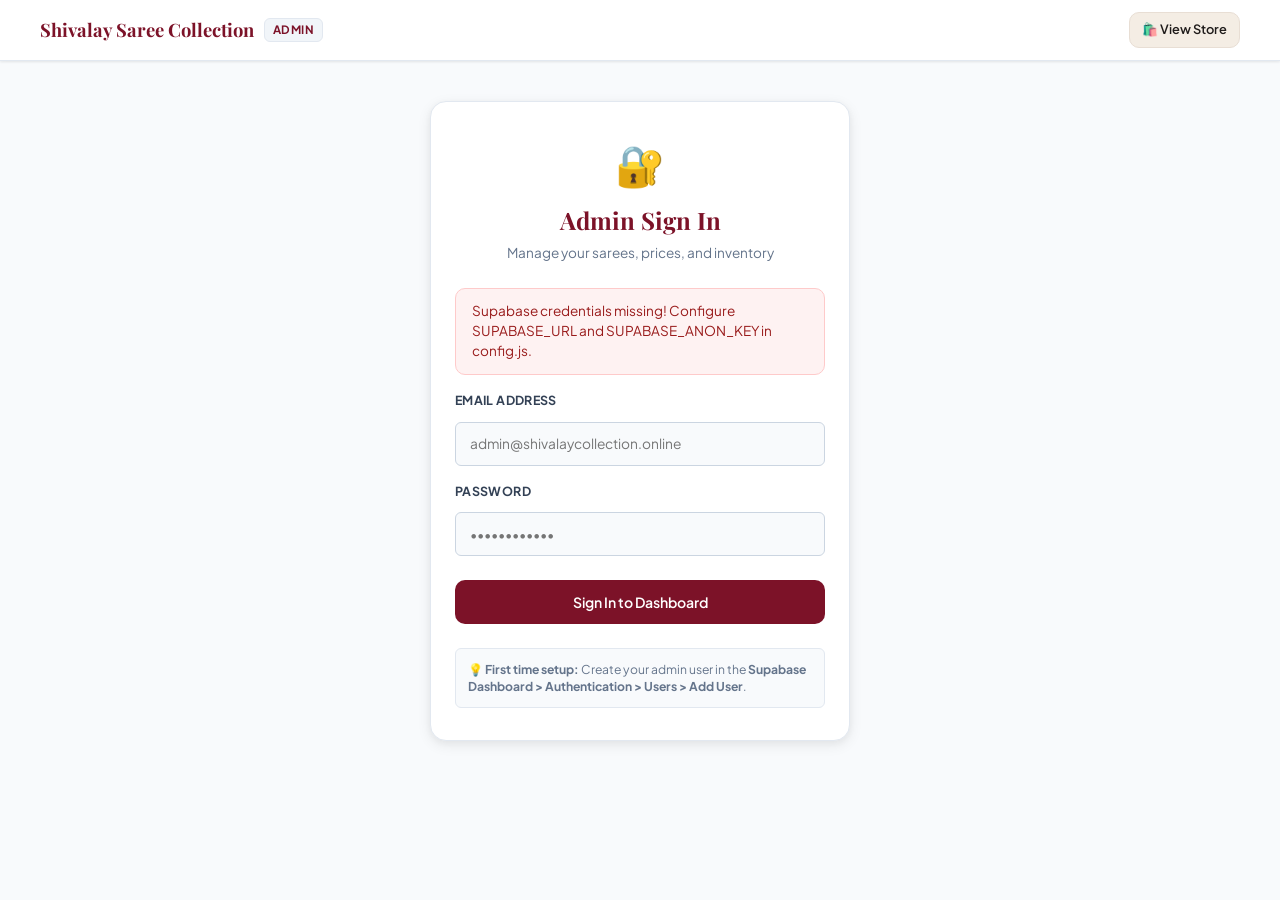
==== commit c550a5ad: "Rename the site as shivalay saree collection" ====
--- a/admin.html
+++ b/admin.html
@@ -7,7 +7,7 @@
   <!-- Disallow search engines from indexing the admin page -->
   <meta name="robots" content="noindex, nofollow">
 
-  <title>Admin Portal | Mahadev Saree Collection</title>
+  <title>Admin Portal | Shivalay Saree Collection</title>
   <meta name="theme-color" content="#1e293b">
 
   <!-- Google Fonts Preconnect & Stylesheet -->
@@ -28,7 +28,7 @@
     <div class="container admin-header-inner">
       <div class="admin-brand-wrap">
         <a href="index.html" style="font-family: var(--font-serif); font-size: 1.15rem; font-weight: 700; color: var(--color-primary);" id="admin-shop-title">
-          Mahadev Saree Collection
+          Shivalay Saree Collection
         </a>
         <span class="admin-badge">Admin</span>
       </div>
@@ -63,7 +63,7 @@
             type="email" 
             id="login-email" 
             class="form-input" 
-            placeholder="admin@mahadevsaree.com" 
+            placeholder="admin@shivalaycollection.online" 
             required 
             autocomplete="email"
           >
@@ -106,6 +106,9 @@
         <button type="button" id="tab-list-btn" class="admin-tab-btn">
           📋 Manage Sarees (<span id="total-sarees-count">0</span>)
         </button>
+        <button type="button" id="tab-reviews-btn" class="admin-tab-btn">
+          ⭐ Manage Reviews (<span id="total-reviews-count">0</span>)
+        </button>
         <button type="button" id="tab-cleanup-btn" class="admin-tab-btn">
           🧹 Storage Cleanup (<span id="orphan-tab-badge">Scan</span>)
         </button>
@@ -132,6 +135,49 @@
           <form id="saree-form">
             <!-- Hidden ID field for updates -->
             <input type="hidden" id="saree-edit-id" value="">
+
+            <!-- =============================================================
+                 PASTE SUPPLIER MESSAGE -> AUTO-FILL SECTION
+                 ============================================================= -->
+            <div class="autofill-box" id="autofill-box">
+              <div class="autofill-box-header">
+                <div style="display: flex; align-items: center; gap: 0.5rem;">
+                  <span style="font-size: 1.15rem;">⚡</span>
+                  <div>
+                    <h3 class="autofill-box-title">Paste Supplier WhatsApp Message</h3>
+                    <p class="autofill-box-subtitle">Auto-extracts cost, fabric, patterns, dimensions &amp; generates title</p>
+                  </div>
+                </div>
+              </div>
+
+              <div class="autofill-textarea-wrap">
+                <textarea 
+                  id="input-supplier-text" 
+                  class="form-textarea autofill-textarea" 
+                  rows="3" 
+                  placeholder="Paste WhatsApp supplier message here, e.g.:&#10;AJRAKH pure Gajji bandhej Supar mirar wark saree mirar Work&#10;Price 1270+ Length-6.30 mtr with blouse Width-44 inches..."
+                ></textarea>
+              </div>
+
+              <div class="autofill-controls-row">
+                <div style="display: flex; gap: 0.5rem; align-items: center; flex-wrap: wrap;">
+                  <button type="button" id="btn-autofill-message" class="btn-primary btn-autofill-action">
+                    ⚡ Auto-fill Form
+                  </button>
+                  <button type="button" id="btn-clear-supplier-text" class="btn-secondary" style="font-size: 0.8rem; padding: 0.45rem 0.85rem;">
+                    Clear
+                  </button>
+                </div>
+
+                <label class="autofill-overwrite-toggle" title="When checked, existing field values will be replaced by parsed values">
+                  <input type="checkbox" id="chk-overwrite-existing">
+                  <span>Overwrite existing values</span>
+                </label>
+              </div>
+
+              <!-- Status Banner (Shows extraction summary / uncertain flags) -->
+              <div id="autofill-status-banner" class="autofill-status-banner" style="display: none;"></div>
+            </div>
 
             <!-- Photo Picker Area -->
             <div class="form-group">
@@ -240,30 +286,142 @@
               </div>
             </div>
 
-            <!-- Basic Details Grid -->
-            <div class="form-grid-2">
-              <div class="form-group">
-                <label for="input-name" class="form-label">Saree Name / Title <span style="color: #ef4444;">*</span></label>
+            <!-- Basic Details: Title -->
+            <div class="form-group">
+              <label for="input-name" class="form-label">Saree Name / Title <span style="color: #ef4444;">*</span></label>
+              <input 
+                type="text" 
+                id="input-name" 
+                class="form-input" 
+                placeholder="e.g. Ajrakh Bandhej Mirror Work Gajji Silk Saree" 
+                required
+              >
+              <small class="field-autofill-hint" id="hint-name" style="display: none;"></small>
+            </div>
+
+            <!-- Pricing & Margin Calculator Card -->
+            <div class="pricing-calculator-box">
+              <div class="pricing-calc-header">
+                <span class="pricing-calc-title">💰 Pricing &amp; Margin Calculator</span>
+                <span class="pricing-calc-note">Cost price is <strong>100% private</strong> and never visible to customers</span>
+              </div>
+
+              <div class="form-grid-4">
+                <!-- Cost Price -->
+                <div class="form-group">
+                  <label for="input-cost-price" class="form-label">
+                    Cost Price (₹)
+                    <span class="badge-private-pill" title="Private field - saved securely in saree_private">🔒 Private</span>
+                  </label>
+                  <input 
+                    type="number" 
+                    id="input-cost-price" 
+                    class="form-input" 
+                    placeholder="e.g. 1270" 
+                    min="0" 
+                    step="any"
+                  >
+                  <!-- Alternative prices found if uncertain -->
+                  <div id="price-alternatives-wrap" class="price-alternatives-wrap" style="display: none;"></div>
+                </div>
+
+                <!-- Margin Control -->
+                <div class="form-group">
+                  <label class="form-label">Margin (Profit)</label>
+                  <div style="display: flex; gap: 0.35rem;">
+                    <select id="select-margin-type" class="form-select" style="width: 78px; flex-shrink: 0; padding: 0.45rem 0.3rem;">
+                      <option value="flat">₹ Flat</option>
+                      <option value="percent">% Pct</option>
+                    </select>
+                    <input 
+                      type="number" 
+                      id="input-margin-val" 
+                      class="form-input" 
+                      placeholder="300" 
+                      min="0" 
+                      step="any" 
+                      value="300"
+                    >
+                  </div>
+                </div>
+
+                <!-- Customer Selling Price -->
+                <div class="form-group">
+                  <label for="input-price" class="form-label">
+                    Selling Price (₹) <span style="color: #ef4444;">*</span>
+                  </label>
+                  <input 
+                    type="number" 
+                    id="input-price" 
+                    class="form-input" 
+                    placeholder="e.g. 1570" 
+                    min="1" 
+                    step="any" 
+                    required
+                  >
+                  <span id="margin-calc-preview" class="margin-preview-pill">Selling = Cost + Margin</span>
+                </div>
+
+                <!-- Shipping Charges -->
+                <div class="form-group">
+                  <label for="input-shipping" class="form-label">Shipping (in ₹)</label>
+                  <input 
+                    type="number" 
+                    id="input-shipping" 
+                    class="form-input" 
+                    placeholder="0 for Free" 
+                    min="0" 
+                    step="any" 
+                    value="0"
+                  >
+                  <small style="font-size: 0.72rem; color: #64748b; display: block; margin-top: 0.25rem;">0 = Free Delivery</small>
+                </div>
+              </div>
+            </div>
+
+            <!-- Dimensions & Blouse Grid (Length, Width, Blouse) -->
+            <div class="form-grid-3">
+              <div class="form-group">
+                <label for="input-length" class="form-label">Saree Length (meters)</label>
+                <input 
+                  type="number" 
+                  id="input-length" 
+                  class="form-input" 
+                  placeholder="e.g. 6.30" 
+                  step="0.01" 
+                  min="0"
+                >
+                <small style="font-size: 0.72rem; color: #64748b;">Standard: 5.5m or 6.3m</small>
+              </div>
+
+              <div class="form-group">
+                <label for="input-width" class="form-label">Saree Width (inches)</label>
+                <input 
+                  type="number" 
+                  id="input-width" 
+                  class="form-input" 
+                  placeholder="e.g. 44" 
+                  step="0.5" 
+                  min="0"
+                >
+                <small style="font-size: 0.72rem; color: #64748b;">Standard: 44 inches</small>
+              </div>
+
+              <div class="form-group">
+                <label for="input-blouse" class="form-label">Blouse Piece</label>
                 <input 
                   type="text" 
-                  id="input-name" 
+                  id="input-blouse" 
                   class="form-input" 
-                  placeholder="e.g. Kanjivaram Pure Silk Saree with Gold Zari" 
-                  required
+                  list="blouse-suggestions-list" 
+                  placeholder="e.g. Yes, Running Unstitched"
                 >
-              </div>
-
-              <div class="form-group">
-                <label for="input-price" class="form-label">Price (in ₹) <span style="color: #ef4444;">*</span></label>
-                <input 
-                  type="number" 
-                  id="input-price" 
-                  class="form-input" 
-                  placeholder="e.g. 14500" 
-                  min="0" 
-                  step="50" 
-                  required
-                >
+                <datalist id="blouse-suggestions-list">
+                  <option value="Yes">Yes (With Blouse)</option>
+                  <option value="No">No (Without Blouse)</option>
+                  <option value="Running Unstitched">Running Unstitched</option>
+                  <option value="Contrast Unstitched">Contrast Unstitched</option>
+                </datalist>
               </div>
             </div>
 
@@ -276,7 +434,7 @@
                   id="input-fabric" 
                   class="form-input" 
                   list="fabric-suggestions-list" 
-                  placeholder="e.g. Pure Silk, Banarasi Silk"
+                  placeholder="e.g. Pure Gajji Silk, Banarasi Silk"
                 >
                 <datalist id="fabric-suggestions-list"></datalist>
               </div>
@@ -288,7 +446,7 @@
                   id="input-category" 
                   class="form-input" 
                   list="category-suggestions-list" 
-                  placeholder="e.g. Bridal, Festive"
+                  placeholder="e.g. Silk, Bridal, Festive"
                 >
                 <datalist id="category-suggestions-list"></datalist>
               </div>
@@ -302,16 +460,51 @@
               </div>
             </div>
 
-            <!-- Details: Color, Pattern, Border, Occasion -->
+            <!-- Details: Color (Multi-color manager) & Pattern -->
             <div class="form-grid-2">
               <div class="form-group">
-                <label for="input-color" class="form-label">Primary Color</label>
-                <input type="text" id="input-color" class="form-input" placeholder="e.g. Crimson Red, Emerald Green">
-              </div>
-
-              <div class="form-group">
-                <label for="input-pattern" class="form-label">Pattern / Weave</label>
-                <input type="text" id="input-pattern" class="form-input" placeholder="e.g. Floral Jaal, Kadwa Buti">
+                <label class="form-label" for="input-color">
+                  Available Colors <span style="color: #ef4444;">*</span>
+                  <small style="color: #64748b; font-weight: normal;">(Customer will see &amp; choose from these colors)</small>
+                </label>
+
+                <!-- Custom input + Add button -->
+                <div style="display: flex; gap: 0.4rem;">
+                  <input 
+                    type="text" 
+                    id="input-color" 
+                    class="form-input" 
+                    placeholder="Type color e.g. Crimson Red, Bottle Green..."
+                  >
+                  <button type="button" id="btn-add-color" class="btn-secondary" style="font-size: 0.82rem; padding: 0.45rem 0.85rem; white-space: nowrap;">
+                    ＋ Add Color
+                  </button>
+                </div>
+
+                <!-- Active Color Tags Badge Container -->
+                <div id="admin-color-tags-wrap" class="admin-color-tags-wrap" style="margin-top: 0.4rem;">
+                  <div id="admin-color-tags-list" class="admin-color-tags-list"></div>
+                  <small id="admin-color-tags-hint" style="font-size: 0.72rem; color: #64748b; display: none; margin-top: 0.25rem;">
+                    💡 First color is the primary/default color.
+                  </small>
+                </div>
+
+                <!-- Quick Preset Color Taps -->
+                <div class="color-presets-wrap" style="margin-top: 0.4rem;">
+                  <span class="color-presets-label" style="font-size: 0.72rem; color: #64748b; font-weight: 600;">⚡ Quick Add:</span>
+                  <div class="color-presets-list" id="color-presets-list"></div>
+                </div>
+
+                <!-- Color Chips from Photo Detection -->
+                <div id="color-suggestions-wrap" class="color-chips-row" style="display: none;">
+                  <span class="color-chips-label">🎨 From Photo:</span>
+                  <div id="color-chips-list" class="color-chips-list"></div>
+                </div>
+              </div>
+
+              <div class="form-group">
+                <label for="input-pattern" class="form-label">Pattern / Work</label>
+                <input type="text" id="input-pattern" class="form-input" placeholder="e.g. Ajrakh, Bandhej, Mirror Work">
               </div>
             </div>
 
@@ -410,7 +603,153 @@
       </section>
 
       <!-- -------------------------------------------------------------------
-           TAB 3: STORAGE CLEANUP (ORPHAN FILES)
+           TAB 3: MANAGE REVIEWS (ADMIN-ONLY)
+           ------------------------------------------------------------------- -->
+      <section id="tab-reviews-content" style="display: none;">
+        <div class="admin-card">
+          
+          <div class="admin-card-header">
+            <div>
+              <h2 class="admin-card-title">Customer Reviews & Drape Looks</h2>
+              <p style="font-size: 0.82rem; color: #64748b;">
+                Add and manage verified customer reviews, photos, videos, and comments for any saree
+              </p>
+            </div>
+          </div>
+
+          <!-- Saree Selector for Reviews -->
+          <div class="form-group" style="background: #f8fafc; padding: 1rem; border-radius: 8px; border: 1px solid #e2e8f0; margin-bottom: 1.5rem;">
+            <label for="review-saree-select" class="form-label" style="font-weight: 700; color: #1e293b;">
+              1. Choose Saree to Manage Reviews <span style="color: #ef4444;">*</span>
+            </label>
+            <select id="review-saree-select" class="form-select" style="font-size: 0.95rem;">
+              <option value="">-- Select a saree from catalog --</option>
+            </select>
+            <small style="font-size: 0.72rem; color: #64748b; margin-top: 0.25rem; display: block;">
+              Select a saree above to view its existing reviews or add a new verified customer review.
+            </small>
+          </div>
+
+          <!-- Review Form Container -->
+          <div id="review-form-wrap" style="display: none;">
+            <div style="background: #ffffff; border: 1px solid #e2e8f0; border-radius: 8px; padding: 1.25rem; margin-bottom: 1.5rem;">
+              <h3 id="review-form-title" style="font-size: 1rem; font-weight: 700; color: #1e293b; margin-bottom: 1rem;">
+                Add Customer Review for Selected Saree
+              </h3>
+
+              <form id="saree-review-form">
+                <input type="hidden" id="review-edit-id" value="">
+
+                <div class="form-grid-2">
+                  <div class="form-group">
+                    <label for="input-review-name" class="form-label">
+                      Customer / Reviewer Name <span style="color: #ef4444;">*</span>
+                    </label>
+                    <input 
+                      type="text" 
+                      id="input-review-name" 
+                      class="form-input" 
+                      placeholder="e.g. Pooja Sharma, Pune" 
+                      required
+                    >
+                  </div>
+
+                  <div class="form-group">
+                    <label for="input-review-rating" class="form-label">
+                      Rating <span style="color: #ef4444;">*</span>
+                    </label>
+                    <select id="input-review-rating" class="form-select">
+                      <option value="5">⭐⭐⭐⭐⭐ (5 Stars - Excellent)</option>
+                      <option value="4">⭐⭐⭐⭐ (4 Stars - Very Good)</option>
+                      <option value="3">⭐⭐⭐ (3 Stars - Good)</option>
+                      <option value="2">⭐⭐ (2 Stars - Fair)</option>
+                      <option value="1">⭐ (1 Star - Poor)</option>
+                    </select>
+                  </div>
+                </div>
+
+                <div class="form-group">
+                  <label for="input-review-comment" class="form-label">
+                    Review / Comment <span style="color: #ef4444;">*</span>
+                  </label>
+                  <textarea 
+                    id="input-review-comment" 
+                    class="form-textarea" 
+                    rows="3" 
+                    placeholder="e.g. The pure zari work is breathtaking! Looked magnificent at the reception..."
+                    required
+                  ></textarea>
+                </div>
+
+                <!-- Review Photos Upload / Links -->
+                <div class="form-group">
+                  <label class="form-label">
+                    Customer Photos <small style="color: #64748b; font-weight: normal;">(Optional • Photos wearing/unboxing the saree)</small>
+                  </label>
+                  <input type="file" id="review-photo-file-input" accept="image/jpeg,image/png,image/webp" multiple style="display: none;">
+                  <div style="display: flex; gap: 0.5rem; flex-wrap: wrap; align-items: center;">
+                    <button type="button" id="btn-choose-review-photos" class="btn-primary" style="font-size: 0.82rem; padding: 0.45rem 0.9rem;">
+                      📸 Upload Photos
+                    </button>
+                    <input 
+                      type="url" 
+                      id="input-review-photo-url" 
+                      class="form-input" 
+                      placeholder="Or paste photo image URL..." 
+                      style="flex: 1; min-width: 220px;"
+                    >
+                    <button type="button" id="btn-add-review-photo-url" class="btn-secondary" style="font-size: 0.82rem; padding: 0.45rem 0.9rem;">
+                      Add URL
+                    </button>
+                  </div>
+                  <div id="review-photos-preview-grid" class="photo-preview-grid" style="margin-top: 0.75rem;"></div>
+                </div>
+
+                <!-- Review Video -->
+                <div class="form-group">
+                  <label class="form-label">
+                    Customer Drape Video <small style="color: #64748b; font-weight: normal;">(Optional • YouTube or MP4 link)</small>
+                  </label>
+                  <input 
+                    type="url" 
+                    id="input-review-video-url" 
+                    class="form-input" 
+                    placeholder="e.g. https://www.youtube.com/watch?v=... or direct MP4 link"
+                  >
+                  <small style="font-size: 0.72rem; color: #64748b; display: block; margin-top: 0.25rem;">
+                    Paste a YouTube link (youtube.com / youtu.be) or direct HTTPS video link.
+                  </small>
+                </div>
+
+                <div style="display: flex; gap: 0.75rem; margin-top: 1.25rem; align-items: center;">
+                  <button type="submit" id="btn-save-review" class="btn-primary" style="min-width: 170px;">
+                    💾 Save Review
+                  </button>
+                  <button type="button" id="btn-cancel-review-edit" class="btn-secondary" style="display: none;">
+                    Cancel Edit
+                  </button>
+                </div>
+              </form>
+            </div>
+
+            <!-- Existing reviews for selected saree -->
+            <div>
+              <div style="display: flex; justify-content: space-between; align-items: center; margin-bottom: 0.75rem;">
+                <h3 style="font-size: 1.05rem; font-weight: 700; color: #1e293b;">
+                  Reviews for Selected Saree (<span id="selected-saree-reviews-count">0</span>)
+                </h3>
+              </div>
+              <div id="selected-saree-reviews-list" class="admin-list-container">
+                <!-- Rendered dynamically -->
+              </div>
+            </div>
+          </div>
+
+        </div>
+      </section>
+
+      <!-- -------------------------------------------------------------------
+           TAB 4: STORAGE CLEANUP (ORPHAN FILES)
            ------------------------------------------------------------------- -->
       <section id="tab-cleanup-content" style="display: none;">
         <div class="admin-card">
@@ -493,6 +832,7 @@
 
   <!-- Scripts -->
   <script src="config.js"></script>
+  <script src="parser.js"></script>
   <script src="admin.js" defer></script>
 </body>
 </html>
--- a/styles.css
+++ b/styles.css
@@ -1,5 +1,5 @@
 /* ==============================================================================
-   MAHADEV SAREE COLLECTION - UNIFIED STYLESHEET
+   SHIVALAY SAREE COLLECTION - UNIFIED STYLESHEET
    Catalog & Admin Panel • Mobile-First • Accessible & High Performance
    ============================================================================== */
 
@@ -669,10 +669,31 @@
   padding-top: 0.4rem;
 }
 
+.card-price-stack {
+  display: flex;
+  flex-direction: column;
+  gap: 0.18rem;
+}
+
 .card-price {
   font-size: 1rem;
   font-weight: 700;
   color: var(--color-primary);
+  line-height: 1.1;
+}
+
+.card-shipping-tag {
+  font-size: 0.68rem;
+  font-weight: 600;
+  line-height: 1;
+}
+
+.card-shipping-tag.is-free {
+  color: #15803d;
+}
+
+.card-shipping-tag.is-paid {
+  color: #64748b;
 }
 
 .card-cta-hint {
@@ -993,20 +1014,81 @@
 .detail-price-row {
   display: flex;
   align-items: baseline;
+  justify-content: space-between;
+  flex-wrap: wrap;
   gap: 0.75rem;
-  padding-bottom: 0.5rem;
+  padding-bottom: 0.75rem;
   border-bottom: 1px solid var(--color-border);
+}
+
+.detail-price-col {
+  display: flex;
+  align-items: baseline;
+  gap: 0.75rem;
+  flex-wrap: wrap;
 }
 
 .detail-price {
   font-size: 1.75rem;
   font-weight: 800;
   color: var(--color-primary);
+  line-height: 1;
+}
+
+.detail-shipping-badge {
+  font-size: 0.75rem;
+  font-weight: 700;
+  padding: 0.22rem 0.65rem;
+  border-radius: var(--radius-full);
+  display: inline-flex;
+  align-items: center;
+  gap: 0.25rem;
+}
+
+.detail-shipping-badge.is-free {
+  background-color: #dcfce7;
+  color: #15803d;
+  border: 1px solid #bbf7d0;
+}
+
+.detail-shipping-badge.is-paid {
+  background-color: #f1f5f9;
+  color: #334155;
+  border: 1px solid #cbd5e1;
+}
+
+.detail-price-meta {
+  display: flex;
+  flex-direction: column;
+  align-items: flex-end;
+  gap: 0.15rem;
+}
+
+@media (max-width: 640px) {
+  .detail-price-meta {
+    align-items: flex-start;
+    width: 100%;
+  }
+}
+
+.detail-total-note {
+  font-size: 0.82rem;
+  color: var(--color-primary);
+  font-weight: 500;
+}
+
+.detail-total-note strong {
+  font-weight: 700;
 }
 
 .detail-tax-note {
   font-size: 0.78rem;
   color: var(--color-text-muted);
+}
+
+.highlight-free-shipping {
+  color: #15803d !important;
+  font-weight: 700 !important;
 }
 
 .specs-grid {
@@ -1057,6 +1139,41 @@
   font-size: 0.9rem;
   color: var(--color-text-muted);
   line-height: 1.6;
+}
+
+/* Policy Notice Box in Saree Detail */
+.detail-policy-notice {
+  background-color: #fffaf0;
+  border: 1px solid #fed7aa;
+  border-left: 4px solid #ea580c;
+  border-radius: var(--radius-sm, 6px);
+  padding: 0.85rem 1rem;
+  display: flex;
+  flex-direction: column;
+  gap: 0.35rem;
+}
+
+.detail-policy-notice-title {
+  font-size: 0.8rem;
+  font-weight: 700;
+  color: #9a3412;
+  text-transform: uppercase;
+  letter-spacing: 0.04em;
+  display: flex;
+  align-items: center;
+  gap: 0.35rem;
+}
+
+.detail-policy-notice-text {
+  font-size: 0.82rem;
+  color: #7c2d12;
+  line-height: 1.55;
+  margin: 0;
+}
+
+.detail-policy-notice-text strong {
+  color: #431407;
+  font-weight: 700;
 }
 
 /* Call to Action WhatsApp Order */
@@ -2353,4 +2470,1164 @@
   border-radius: 4px;
 }
 
-
+/* ==============================================================================
+   CUSTOMER REVIEWS & DRAPES SECTION (SAREE DETAIL)
+   ============================================================================== */
+.detail-reviews-wrapper {
+  margin-top: 3rem;
+  border-top: 1px solid var(--color-border);
+  padding-top: 2.5rem;
+}
+
+.detail-reviews-section {
+  display: flex;
+  flex-direction: column;
+  gap: 1.75rem;
+}
+
+.reviews-section-header {
+  display: flex;
+  justify-content: space-between;
+  align-items: center;
+  flex-wrap: wrap;
+  gap: 1.25rem;
+  padding-bottom: 1.25rem;
+  border-bottom: 1px solid var(--color-border);
+}
+
+.reviews-header-info {
+  display: flex;
+  flex-direction: column;
+  gap: 0.25rem;
+}
+
+.reviews-section-title {
+  font-family: var(--font-serif);
+  font-size: 1.5rem;
+  font-weight: 700;
+  color: var(--color-primary);
+  letter-spacing: -0.01em;
+  margin: 0;
+}
+
+.reviews-section-subtitle {
+  font-size: 0.88rem;
+  color: var(--color-text-muted);
+  margin: 0;
+}
+
+.reviews-guarantee-badge {
+  background: var(--color-accent-gold-light);
+  color: var(--color-accent-gold-dark);
+  font-size: 0.8rem;
+  font-weight: 600;
+  padding: 0.35rem 0.85rem;
+  border-radius: var(--radius-full, 9999px);
+  border: 1px solid rgba(197, 155, 39, 0.25);
+}
+
+.reviews-summary-card {
+  display: flex;
+  align-items: center;
+  gap: 1.25rem;
+  background: #ffffff;
+  padding: 0.75rem 1.25rem;
+  border-radius: var(--radius-md, 8px);
+  border: 1px solid var(--color-border);
+  box-shadow: 0 2px 8px rgba(0, 0, 0, 0.03);
+}
+
+.reviews-score-col {
+  display: flex;
+  flex-direction: column;
+  align-items: center;
+  gap: 0.1rem;
+}
+
+.reviews-avg-number {
+  font-size: 1.6rem;
+  font-weight: 800;
+  color: var(--color-primary);
+  line-height: 1;
+}
+
+.reviews-avg-stars {
+  color: #f59e0b;
+  font-size: 0.95rem;
+  letter-spacing: 1px;
+}
+
+.reviews-count-meta {
+  display: flex;
+  flex-direction: column;
+  gap: 0.25rem;
+  font-size: 0.84rem;
+  color: var(--color-text-main);
+}
+
+.reviews-verified-pill {
+  font-size: 0.72rem;
+  font-weight: 600;
+  color: #15803d;
+  background: #dcfce7;
+  padding: 0.15rem 0.5rem;
+  border-radius: 4px;
+  width: fit-content;
+}
+
+.reviews-cards-list {
+  display: flex;
+  flex-direction: column;
+  gap: 1.25rem;
+}
+
+.customer-review-card {
+  background: #ffffff;
+  border: 1px solid var(--color-border);
+  border-radius: var(--radius-md, 8px);
+  padding: 1.35rem;
+  box-shadow: 0 2px 6px rgba(0, 0, 0, 0.02);
+  display: flex;
+  flex-direction: column;
+  gap: 1rem;
+  transition: transform 0.2s ease, box-shadow 0.2s ease;
+}
+
+.customer-review-card:hover {
+  box-shadow: 0 4px 12px rgba(0, 0, 0, 0.05);
+}
+
+.review-card-header {
+  display: flex;
+  justify-content: space-between;
+  align-items: flex-start;
+  gap: 1rem;
+  flex-wrap: wrap;
+}
+
+.reviewer-profile {
+  display: flex;
+  align-items: center;
+  gap: 0.75rem;
+}
+
+.reviewer-avatar {
+  width: 42px;
+  height: 42px;
+  border-radius: 50%;
+  background: linear-gradient(135deg, var(--color-primary) 0%, var(--color-primary-dark) 100%);
+  color: #ffffff;
+  font-size: 1.1rem;
+  font-weight: 700;
+  display: flex;
+  align-items: center;
+  justify-content: center;
+  flex-shrink: 0;
+  box-shadow: 0 2px 6px rgba(124, 18, 40, 0.25);
+}
+
+.reviewer-name {
+  font-size: 0.98rem;
+  font-weight: 700;
+  color: var(--color-text-main);
+  margin: 0;
+}
+
+.reviewer-badges {
+  display: flex;
+  align-items: center;
+  gap: 0.5rem;
+  margin-top: 0.15rem;
+}
+
+.review-verified-badge {
+  font-size: 0.72rem;
+  font-weight: 600;
+  color: #15803d;
+  background: #dcfce7;
+  padding: 1px 6px;
+  border-radius: 4px;
+}
+
+.review-date {
+  font-size: 0.74rem;
+  color: var(--color-text-light);
+}
+
+.review-rating-stars {
+  color: #f59e0b;
+  font-size: 1.05rem;
+  letter-spacing: 2px;
+}
+
+.review-comment-body {
+  background: var(--color-bg);
+  border-left: 3px solid var(--color-accent-gold);
+  padding: 0.85rem 1rem;
+  border-radius: 0 6px 6px 0;
+}
+
+.review-comment-text {
+  font-size: 0.92rem;
+  color: var(--color-text-main);
+  line-height: 1.55;
+  margin: 0;
+  font-style: italic;
+}
+
+.review-media-block {
+  display: flex;
+  flex-direction: column;
+  gap: 0.5rem;
+}
+
+.review-media-label {
+  font-size: 0.8rem;
+  font-weight: 600;
+  color: var(--color-text-muted);
+  text-transform: uppercase;
+  letter-spacing: 0.03em;
+}
+
+.review-photos-grid {
+  display: flex;
+  gap: 0.75rem;
+  flex-wrap: wrap;
+}
+
+.review-photo-btn {
+  position: relative;
+  width: 90px;
+  height: 115px;
+  border-radius: 6px;
+  overflow: hidden;
+  border: 1px solid var(--color-border);
+  padding: 0;
+  cursor: pointer;
+  background: #000;
+  box-shadow: 0 2px 5px rgba(0, 0, 0, 0.08);
+  transition: transform 0.2s ease, box-shadow 0.2s ease;
+}
+
+.review-photo-btn:hover {
+  transform: translateY(-2px);
+  box-shadow: 0 4px 10px rgba(0, 0, 0, 0.15);
+}
+
+.review-photo-btn img {
+  width: 100%;
+  height: 100%;
+  object-fit: cover;
+  transition: transform 0.25s ease;
+}
+
+.review-photo-btn:hover img {
+  transform: scale(1.05);
+}
+
+.review-photo-zoom-icon {
+  position: absolute;
+  bottom: 4px;
+  right: 4px;
+  background: rgba(0, 0, 0, 0.6);
+  color: #ffffff;
+  font-size: 0.68rem;
+  padding: 2px 5px;
+  border-radius: 3px;
+  pointer-events: none;
+}
+
+.review-video-embed {
+  max-width: 480px;
+  border-radius: 8px;
+  overflow: hidden;
+  border: 1px solid var(--color-border);
+  background: #000;
+}
+
+.review-video-embed.yt-aspect {
+  position: relative;
+  width: 100%;
+  padding-bottom: 56.25%;
+  height: 0;
+}
+
+.review-video-embed.yt-aspect iframe {
+  position: absolute;
+  top: 0;
+  left: 0;
+  width: 100%;
+  height: 100%;
+  border: 0;
+}
+
+.review-video-player {
+  width: 100%;
+  max-height: 360px;
+  display: block;
+  background: #000;
+}
+
+.review-empty-card {
+  text-align: center;
+  padding: 2.5rem 1.5rem;
+  background: #ffffff;
+  border: 1px dashed var(--color-border-dark);
+  border-radius: var(--radius-md, 8px);
+  display: flex;
+  flex-direction: column;
+  align-items: center;
+  gap: 0.5rem;
+}
+
+.review-empty-icon {
+  font-size: 2rem;
+  margin-bottom: 0.25rem;
+}
+
+.review-empty-card h4 {
+  font-size: 1rem;
+  font-weight: 700;
+  color: var(--color-text-main);
+  margin: 0;
+}
+
+.review-empty-card p {
+  font-size: 0.86rem;
+  color: var(--color-text-muted);
+  max-width: 460px;
+  line-height: 1.5;
+  margin: 0;
+}
+
+/* ==============================================================================
+   ADMIN: SUPPLIER MESSAGE AUTO-FILL & PRICING CALCULATOR
+   ============================================================================== */
+
+/* Auto-fill Box */
+.autofill-box {
+  background: #f8fafc;
+  border: 1px solid #cbd5e1;
+  border-left: 4px solid var(--color-primary);
+  border-radius: var(--radius-md, 8px);
+  padding: 1rem 1.15rem;
+  margin-bottom: 1.5rem;
+  display: flex;
+  flex-direction: column;
+  gap: 0.75rem;
+  box-shadow: 0 1px 3px rgba(0, 0, 0, 0.02);
+}
+
+.autofill-box-header {
+  display: flex;
+  justify-content: space-between;
+  align-items: center;
+  flex-wrap: wrap;
+  gap: 0.5rem;
+}
+
+.autofill-box-title {
+  font-size: 0.95rem;
+  font-weight: 700;
+  color: #0f172a;
+  margin: 0;
+}
+
+.autofill-box-subtitle {
+  font-size: 0.76rem;
+  color: #64748b;
+  margin: 0;
+}
+
+.autofill-textarea {
+  background: #ffffff;
+  border: 1px solid #cbd5e1;
+  font-size: 0.85rem;
+  line-height: 1.45;
+  font-family: monospace, sans-serif;
+  min-height: 72px;
+  resize: vertical;
+}
+
+.autofill-controls-row {
+  display: flex;
+  justify-content: space-between;
+  align-items: center;
+  flex-wrap: wrap;
+  gap: 0.75rem;
+}
+
+.btn-autofill-action {
+  background: linear-gradient(135deg, var(--color-primary) 0%, var(--color-primary-dark) 100%);
+  color: #ffffff;
+  font-size: 0.84rem;
+  font-weight: 700;
+  padding: 0.45rem 1rem;
+  border-radius: var(--radius-sm, 6px);
+  box-shadow: 0 2px 6px rgba(124, 18, 40, 0.2);
+}
+
+.autofill-overwrite-toggle {
+  display: flex;
+  align-items: center;
+  gap: 0.4rem;
+  font-size: 0.76rem;
+  color: #475569;
+  cursor: pointer;
+  user-select: none;
+}
+
+.autofill-status-banner {
+  padding: 0.6rem 0.85rem;
+  border-radius: 6px;
+  font-size: 0.8rem;
+  line-height: 1.45;
+}
+
+.autofill-status-banner.success {
+  background: #f0fdf4;
+  border: 1px solid #bbf7d0;
+  color: #166534;
+}
+
+.autofill-status-banner.warning {
+  background: #fffbeb;
+  border: 1px solid #fde68a;
+  color: #92400e;
+}
+
+/* Pricing Calculator Box */
+.pricing-calculator-box {
+  background: #ffffff;
+  border: 1px solid #e2e8f0;
+  border-radius: var(--radius-md, 8px);
+  padding: 1rem;
+  margin-bottom: 1.25rem;
+  box-shadow: 0 1px 3px rgba(0, 0, 0, 0.02);
+}
+
+.pricing-calc-header {
+  display: flex;
+  justify-content: space-between;
+  align-items: center;
+  flex-wrap: wrap;
+  gap: 0.5rem;
+  margin-bottom: 0.85rem;
+  padding-bottom: 0.5rem;
+  border-bottom: 1px solid #f1f5f9;
+}
+
+.pricing-calc-title {
+  font-size: 0.9rem;
+  font-weight: 700;
+  color: #1e293b;
+}
+
+.pricing-calc-note {
+  font-size: 0.74rem;
+  color: #64748b;
+}
+
+.badge-private-pill {
+  font-size: 0.68rem;
+  font-weight: 700;
+  background: #fee2e2;
+  color: #991b1b;
+  padding: 1px 6px;
+  border-radius: 4px;
+  margin-left: 0.35rem;
+}
+
+.margin-preview-pill {
+  display: inline-block;
+  margin-top: 0.25rem;
+  font-size: 0.72rem;
+  font-weight: 600;
+  color: #15803d;
+  background: #dcfce7;
+  padding: 2px 6px;
+  border-radius: 4px;
+}
+
+.price-alternatives-wrap {
+  margin-top: 0.35rem;
+  font-size: 0.72rem;
+  color: #b45309;
+}
+
+.btn-alt-price {
+  background: #fef3c7;
+  border: 1px solid #fcd34d;
+  color: #92400e;
+  font-size: 0.72rem;
+  font-weight: 700;
+  padding: 1px 6px;
+  border-radius: 4px;
+  cursor: pointer;
+  margin: 2px;
+}
+
+.btn-alt-price:hover {
+  background: #fde68a;
+}
+
+/* Auto-fill field highlight */
+.field-autofilled {
+  background-color: #f0fdf4 !important;
+  border-color: #86efac !important;
+  transition: background-color 0.4s ease, border-color 0.4s ease;
+}
+
+.field-uncertain {
+  border-color: #f59e0b !important;
+  background-color: #fffbeb !important;
+}
+
+.field-uncertain-badge {
+  font-size: 0.7rem;
+  font-weight: 600;
+  color: #b45309;
+  margin-top: 0.2rem;
+  display: flex;
+  align-items: center;
+  gap: 0.25rem;
+}
+
+.field-not-found-hint {
+  font-size: 0.7rem;
+  color: #94a3b8;
+  font-style: italic;
+  margin-top: 0.15rem;
+  display: block;
+}
+
+/* Color Chips from Photo Detection */
+.color-chips-row {
+  margin-top: 0.4rem;
+  display: flex;
+  align-items: center;
+  gap: 0.4rem;
+  flex-wrap: wrap;
+}
+
+.color-chips-label {
+  font-size: 0.72rem;
+  color: #64748b;
+  font-weight: 600;
+}
+
+.color-chips-list {
+  display: flex;
+  gap: 0.35rem;
+  flex-wrap: wrap;
+}
+
+.btn-color-chip {
+  background: #f1f5f9;
+  border: 1px solid #cbd5e1;
+  color: #1e293b;
+  font-size: 0.74rem;
+  font-weight: 600;
+  padding: 2px 8px;
+  border-radius: 9999px;
+  cursor: pointer;
+  transition: all 0.15s ease;
+}
+
+.btn-color-chip:hover {
+  background: #e2e8f0;
+  border-color: #94a3b8;
+}
+
+.btn-color-chip.active {
+  background: var(--color-primary);
+  border-color: var(--color-primary);
+  color: #ffffff;
+}
+
+/* 4 Column Grid for Desktop / Responsive */
+.form-grid-4 {
+  display: grid;
+  grid-template-columns: 1fr;
+  gap: 1rem;
+}
+
+@media (min-width: 640px) {
+  .form-grid-4 {
+    grid-template-columns: repeat(2, 1fr);
+  }
+}
+
+@media (min-width: 1024px) {
+  .form-grid-4 {
+    grid-template-columns: repeat(4, 1fr);
+  }
+}
+
+/* ==============================================================================
+   MULTI-COLOR SELECTION & ADMIN COLOR TAGS
+   ============================================================================== */
+
+/* Admin Color Tag Manager */
+.admin-color-tags-wrap {
+  margin-top: 0.4rem;
+}
+
+.admin-color-tags-list {
+  display: flex;
+  flex-wrap: wrap;
+  gap: 0.35rem;
+  min-height: 24px;
+}
+
+.admin-color-tag-pill {
+  display: inline-flex;
+  align-items: center;
+  gap: 0.35rem;
+  background-color: #f8fafc;
+  border: 1px solid #cbd5e1;
+  padding: 3px 8px 3px 6px;
+  border-radius: 9999px;
+  font-size: 0.78rem;
+  font-weight: 600;
+  color: #1e293b;
+  box-shadow: 0 1px 2px rgba(0, 0, 0, 0.04);
+}
+
+.admin-color-tag-pill.is-primary {
+  border-color: #f59e0b;
+  background-color: #fffbeb;
+}
+
+.admin-color-tag-swatch {
+  width: 12px;
+  height: 12px;
+  border-radius: 50%;
+  display: inline-block;
+  border: 1px solid rgba(0, 0, 0, 0.15);
+  flex-shrink: 0;
+}
+
+.btn-remove-color-tag {
+  background: none;
+  border: none;
+  color: #94a3b8;
+  font-size: 0.85rem;
+  line-height: 1;
+  cursor: pointer;
+  padding: 0 2px;
+  margin-left: 2px;
+  border-radius: 50%;
+  display: inline-flex;
+  align-items: center;
+  justify-content: center;
+}
+
+.btn-remove-color-tag:hover {
+  color: #ef4444;
+}
+
+/* Admin Quick Color Presets */
+.color-presets-wrap {
+  margin-top: 0.45rem;
+  padding: 0.4rem 0.5rem;
+  background: #f8fafc;
+  border: 1px dashed #cbd5e1;
+  border-radius: var(--radius-sm);
+}
+
+.color-presets-list {
+  display: flex;
+  flex-wrap: wrap;
+  gap: 0.3rem;
+  margin-top: 0.3rem;
+}
+
+.btn-color-preset {
+  display: inline-flex;
+  align-items: center;
+  gap: 0.3rem;
+  background: #ffffff;
+  border: 1px solid #e2e8f0;
+  color: #334155;
+  font-size: 0.73rem;
+  font-weight: 600;
+  padding: 2px 7px;
+  border-radius: 4px;
+  cursor: pointer;
+  transition: all 0.15s ease;
+}
+
+.btn-color-preset:hover {
+  border-color: var(--color-primary);
+  color: var(--color-primary);
+  background-color: #fff5f7;
+}
+
+.btn-color-preset.is-added {
+  background-color: #ecfdf5;
+  border-color: #a7f3d0;
+  color: #065f46;
+}
+
+/* Customer Facing: Available Colors Selector Card */
+.detail-color-selection-box {
+  margin-top: 1.15rem;
+  margin-bottom: 0.85rem;
+  padding: 0.95rem 1rem;
+  background-color: #fdfaf6;
+  border: 1px solid #ebdcd0;
+  border-radius: var(--radius-md);
+}
+
+.detail-color-header {
+  display: flex;
+  align-items: center;
+  justify-content: space-between;
+  margin-bottom: 0.65rem;
+  flex-wrap: wrap;
+  gap: 0.35rem;
+}
+
+.detail-color-label {
+  font-size: 0.82rem;
+  font-weight: 700;
+  color: #475569;
+  text-transform: uppercase;
+  letter-spacing: 0.04em;
+}
+
+.detail-selected-color-name {
+  font-size: 0.88rem;
+  font-weight: 700;
+  color: var(--color-primary);
+}
+
+.detail-color-chips-row {
+  display: flex;
+  flex-wrap: wrap;
+  gap: 0.5rem;
+}
+
+.btn-color-variant-chip {
+  display: inline-flex;
+  align-items: center;
+  gap: 0.45rem;
+  background: #ffffff;
+  border: 1.5px solid #dcd3cb;
+  padding: 0.38rem 0.8rem;
+  border-radius: 9999px;
+  font-size: 0.82rem;
+  font-weight: 600;
+  color: #1e293b;
+  cursor: pointer;
+  transition: all 0.2s cubic-bezier(0.4, 0, 0.2, 1);
+  box-shadow: 0 1px 2px rgba(0, 0, 0, 0.04);
+}
+
+.btn-color-variant-chip:hover {
+  border-color: var(--color-primary);
+  transform: translateY(-1px);
+  box-shadow: 0 2px 4px rgba(0, 0, 0, 0.08);
+}
+
+.btn-color-variant-chip.active {
+  border-color: var(--color-primary);
+  background-color: #fff1f2;
+  color: var(--color-primary);
+  box-shadow: 0 0 0 2px rgba(124, 18, 40, 0.15);
+  font-weight: 700;
+}
+
+.btn-color-variant-chip.active::after {
+  content: '✓';
+  font-size: 0.72rem;
+  font-weight: 800;
+  margin-left: 0.15rem;
+}
+
+.color-swatch-circle {
+  width: 14px;
+  height: 14px;
+  border-radius: 50%;
+  display: inline-block;
+  border: 1px solid rgba(0, 0, 0, 0.18);
+  flex-shrink: 0;
+}
+
+.color-swatch-circle.is-light {
+  border-color: #94a3b8;
+}
+
+.detail-color-selection-tip {
+  margin: 0.6rem 0 0 0;
+  font-size: 0.76rem;
+  color: #64748b;
+  line-height: 1.4;
+}
+
+.badge-colors-count {
+  position: absolute;
+  bottom: 0.5rem;
+  left: 0.5rem;
+  background: rgba(15, 23, 42, 0.88);
+  backdrop-filter: blur(4px);
+  color: #f8fafc;
+  font-size: 0.65rem;
+  font-weight: 600;
+  letter-spacing: 0.02em;
+  padding: 0.2rem 0.55rem;
+  border-radius: 9999px;
+  z-index: 2;
+  box-shadow: 0 2px 5px rgba(0, 0, 0, 0.25);
+  display: inline-flex;
+  align-items: center;
+  gap: 0.3rem;
+  border: 1px solid rgba(255, 255, 255, 0.15);
+}
+
+/* =============================================================================
+   ORDER DELIVERY ADDRESS MODAL
+   ============================================================================= */
+.order-address-modal {
+  position: fixed;
+  inset: 0;
+  z-index: 1050;
+  display: flex;
+  align-items: center;
+  justify-content: center;
+  padding: 1rem;
+  opacity: 0;
+  visibility: hidden;
+  transition: opacity 0.25s ease, visibility 0.25s ease;
+}
+
+.order-address-modal.open {
+  opacity: 1;
+  visibility: visible;
+  display: flex;
+}
+
+.address-modal-backdrop {
+  position: absolute;
+  inset: 0;
+  background: rgba(15, 23, 42, 0.72);
+  backdrop-filter: blur(5px);
+}
+
+.address-modal-sheet {
+  position: relative;
+  z-index: 2;
+  width: 100%;
+  max-width: 580px;
+  max-height: 90vh;
+  overflow-y: auto;
+  background: #ffffff;
+  border-radius: var(--radius-lg, 16px);
+  box-shadow: 0 25px 50px -12px rgba(0, 0, 0, 0.35);
+  padding: 1.5rem;
+  transform: translateY(20px) scale(0.98);
+  transition: transform 0.25s cubic-bezier(0.16, 1, 0.3, 1);
+  display: flex;
+  flex-direction: column;
+}
+
+.order-address-modal.open .address-modal-sheet {
+  transform: translateY(0) scale(1);
+}
+
+.address-modal-header {
+  display: flex;
+  align-items: flex-start;
+  justify-content: space-between;
+  margin-bottom: 1.15rem;
+  padding-bottom: 0.85rem;
+  border-bottom: 1px solid #f1e9df;
+}
+
+.address-modal-title-wrap {
+  display: flex;
+  align-items: center;
+  gap: 0.75rem;
+}
+
+.address-modal-icon {
+  font-size: 1.6rem;
+  line-height: 1;
+}
+
+.address-modal-title {
+  font-family: var(--font-heading, 'Playfair Display', serif);
+  font-size: 1.25rem;
+  font-weight: 700;
+  color: var(--color-primary, #7c1228);
+  margin: 0;
+}
+
+.address-modal-subtitle {
+  font-size: 0.78rem;
+  color: #64748b;
+  margin: 0.2rem 0 0 0;
+}
+
+.address-modal-close-btn {
+  background: #f1f5f9;
+  border: none;
+  font-size: 1.5rem;
+  color: #64748b;
+  width: 34px;
+  height: 34px;
+  border-radius: 50%;
+  cursor: pointer;
+  display: flex;
+  align-items: center;
+  justify-content: center;
+  transition: all 0.2s;
+  flex-shrink: 0;
+}
+
+.address-modal-close-btn:hover {
+  background: #e2e8f0;
+  color: #0f172a;
+}
+
+/* Saree Order Summary Inside Modal */
+.address-order-summary {
+  display: flex;
+  align-items: center;
+  gap: 0.85rem;
+  padding: 0.75rem 0.9rem;
+  background-color: #fdfaf6;
+  border: 1px solid #ebdcd0;
+  border-radius: var(--radius-md, 10px);
+  margin-bottom: 1.15rem;
+}
+
+.address-summary-thumb {
+  width: 52px;
+  height: 64px;
+  object-fit: cover;
+  border-radius: var(--radius-sm, 6px);
+  border: 1px solid rgba(0, 0, 0, 0.08);
+  flex-shrink: 0;
+}
+
+.address-summary-details {
+  flex: 1;
+  min-width: 0;
+}
+
+.address-summary-name {
+  font-size: 0.88rem;
+  font-weight: 700;
+  color: #1e293b;
+  margin: 0 0 0.25rem 0;
+  white-space: nowrap;
+  overflow: hidden;
+  text-overflow: ellipsis;
+}
+
+.address-summary-meta {
+  display: flex;
+  align-items: center;
+  flex-wrap: wrap;
+  gap: 0.5rem;
+  font-size: 0.75rem;
+  color: #64748b;
+}
+
+.address-summary-color-pill {
+  display: inline-flex;
+  align-items: center;
+  gap: 0.3rem;
+  background: #ffffff;
+  padding: 0.15rem 0.45rem;
+  border-radius: 9999px;
+  border: 1px solid #e2d4c0;
+  font-weight: 600;
+  color: #334155;
+}
+
+.address-summary-price {
+  font-size: 0.95rem;
+  font-weight: 700;
+  color: var(--color-primary, #7c1228);
+  text-align: right;
+  flex-shrink: 0;
+}
+
+.address-summary-shipping {
+  display: block;
+  font-size: 0.68rem;
+  font-weight: 500;
+  color: #059669;
+}
+
+/* Modal Form Fields */
+.address-modal-form {
+  display: flex;
+  flex-direction: column;
+  gap: 0.85rem;
+}
+
+.form-row-2col {
+  display: grid;
+  grid-template-columns: 1fr 1fr;
+  gap: 0.85rem;
+}
+
+.form-row-3col {
+  display: grid;
+  grid-template-columns: 1.1fr 1.2fr 1.2fr;
+  gap: 0.75rem;
+}
+
+.form-label {
+  display: block;
+  font-size: 0.78rem;
+  font-weight: 700;
+  color: #334155;
+  text-transform: uppercase;
+  letter-spacing: 0.03em;
+  margin-bottom: 0.35rem;
+}
+
+.required-star {
+  color: #dc2626;
+  font-weight: 700;
+}
+
+.form-input,
+.form-textarea {
+  width: 100%;
+  padding: 0.65rem 0.85rem;
+  border: 1.5px solid #cbd5e1;
+  border-radius: var(--radius-sm, 8px);
+  font-family: inherit;
+  font-size: 0.86rem;
+  color: #0f172a;
+  background-color: #f8fafc;
+  transition: all 0.2s;
+  box-sizing: border-box;
+}
+
+.form-input:focus,
+.form-textarea:focus {
+  outline: none;
+  border-color: var(--color-primary, #7c1228);
+  background-color: #ffffff;
+  box-shadow: 0 0 0 3px rgba(124, 18, 40, 0.12);
+}
+
+.form-input.is-invalid,
+.form-textarea.is-invalid {
+  border-color: #dc2626;
+  background-color: #fff5f5;
+}
+
+.field-error-msg {
+  display: none;
+  font-size: 0.72rem;
+  color: #dc2626;
+  font-weight: 600;
+  margin-top: 0.25rem;
+}
+
+.field-error-msg.visible {
+  display: block;
+}
+
+.pincode-lookup-hint {
+  font-size: 0.72rem;
+  color: #0284c7;
+  display: block;
+  margin-top: 0.2rem;
+  min-height: 1rem;
+}
+
+/* Footer & Actions */
+.address-modal-footer {
+  margin-top: 0.75rem;
+  padding-top: 0.85rem;
+  border-top: 1px solid #f1e9df;
+  display: flex;
+  flex-direction: column;
+  gap: 0.75rem;
+}
+
+.address-security-note {
+  font-size: 0.73rem;
+  color: #64748b;
+  text-align: center;
+}
+
+.address-modal-actions {
+  display: flex;
+  align-items: center;
+  justify-content: flex-end;
+  gap: 0.75rem;
+}
+
+.btn-whatsapp-confirm {
+  background-color: #25d366;
+  color: #ffffff;
+  font-weight: 700;
+  padding: 0.75rem 1.35rem;
+  border-radius: 9999px;
+  display: inline-flex;
+  align-items: center;
+  gap: 0.55rem;
+  cursor: pointer;
+  border: none;
+  font-size: 0.9rem;
+  box-shadow: 0 4px 12px rgba(37, 211, 102, 0.35);
+  transition: all 0.2s cubic-bezier(0.4, 0, 0.2, 1);
+  text-decoration: none;
+}
+
+.btn-whatsapp-confirm:hover {
+  background-color: #1ebd5a;
+  transform: translateY(-1px);
+  box-shadow: 0 6px 16px rgba(37, 211, 102, 0.45);
+}
+
+.btn-secondary-outline {
+  background: transparent;
+  border: 1px solid #cbd5e1;
+  color: #475569;
+  font-weight: 600;
+  padding: 0.75rem 1.15rem;
+  border-radius: 9999px;
+  font-size: 0.85rem;
+  cursor: pointer;
+  transition: all 0.2s;
+}
+
+.btn-secondary-outline:hover {
+  background: #f1f5f9;
+  border-color: #94a3b8;
+  color: #0f172a;
+}
+
+@media (max-width: 640px) {
+  .form-row-2col,
+  .form-row-3col {
+    grid-template-columns: 1fr;
+    gap: 0.65rem;
+  }
+  .address-modal-sheet {
+    padding: 1.15rem;
+    max-height: 94vh;
+  }
+  .address-modal-actions {
+    flex-direction: column-reverse;
+  }
+  .address-modal-actions button {
+    width: 100%;
+    justify-content: center;
+  }
+}
+
+
+
+
